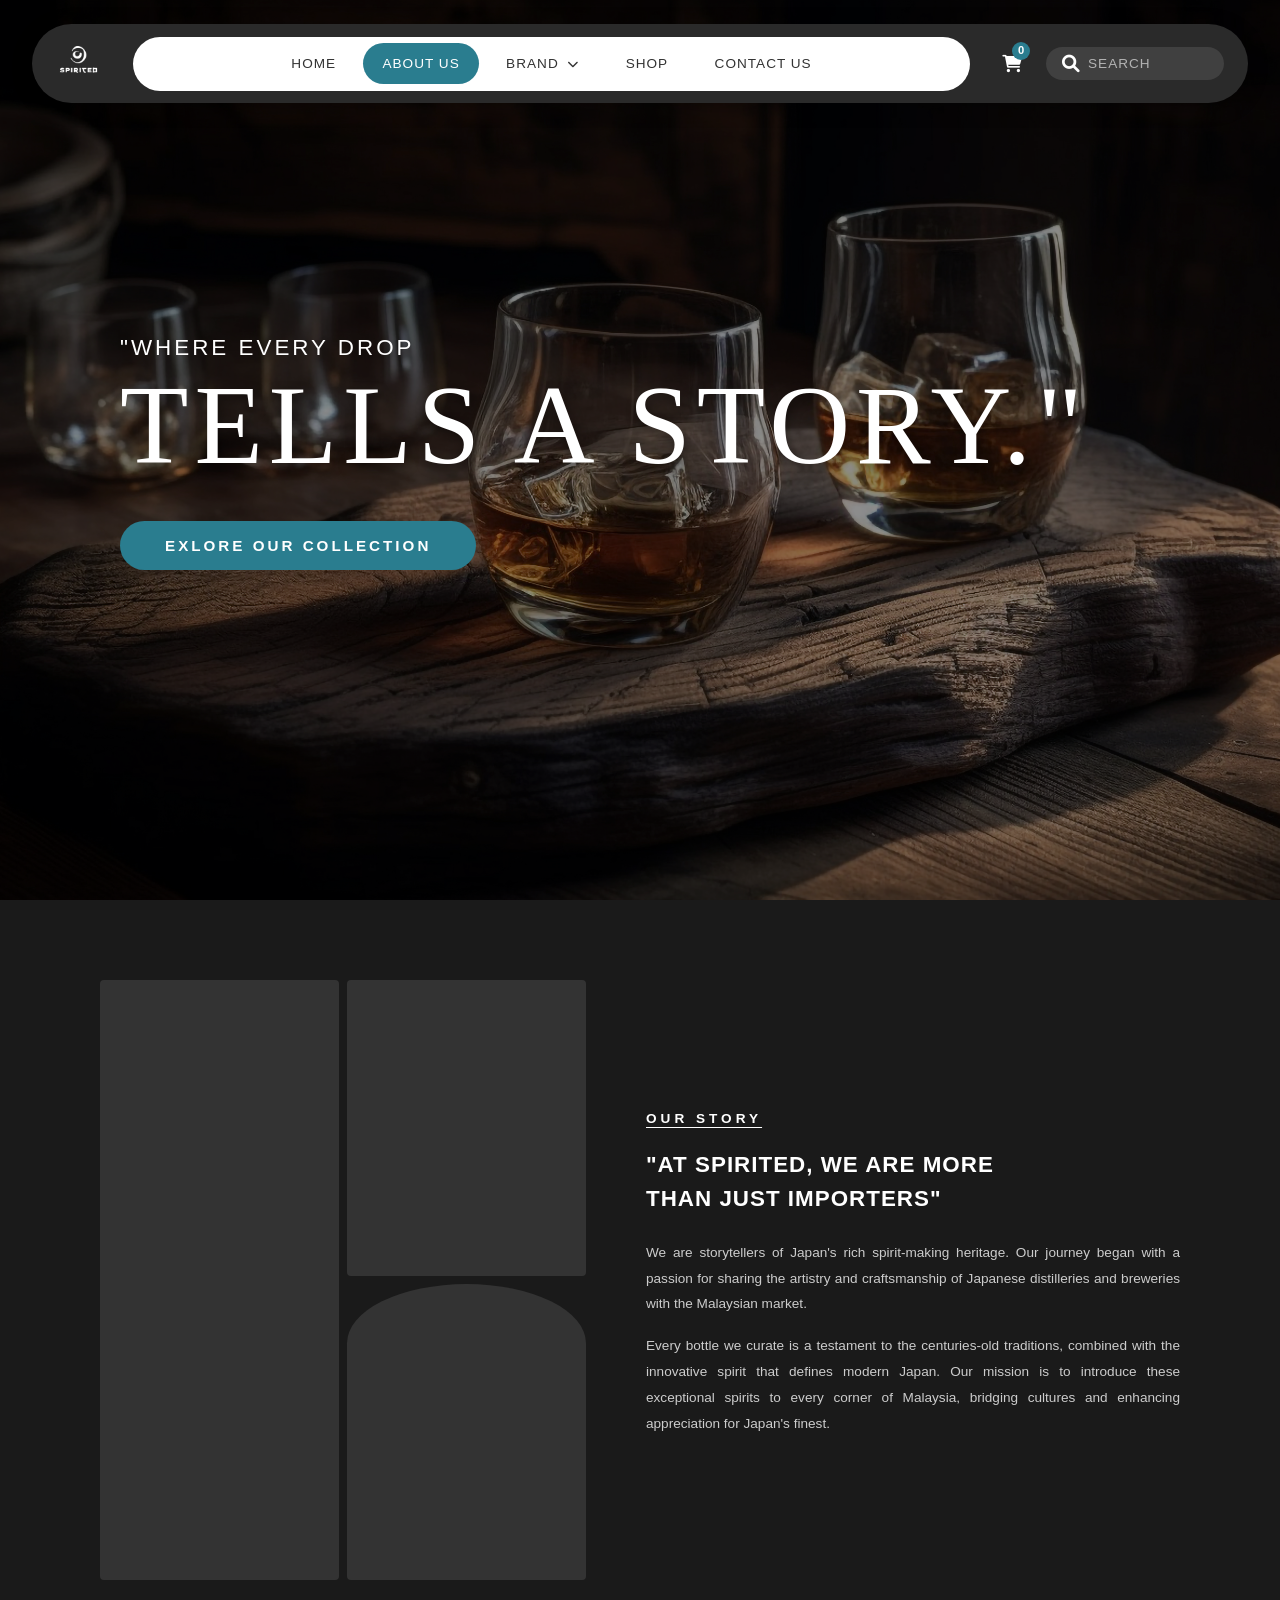
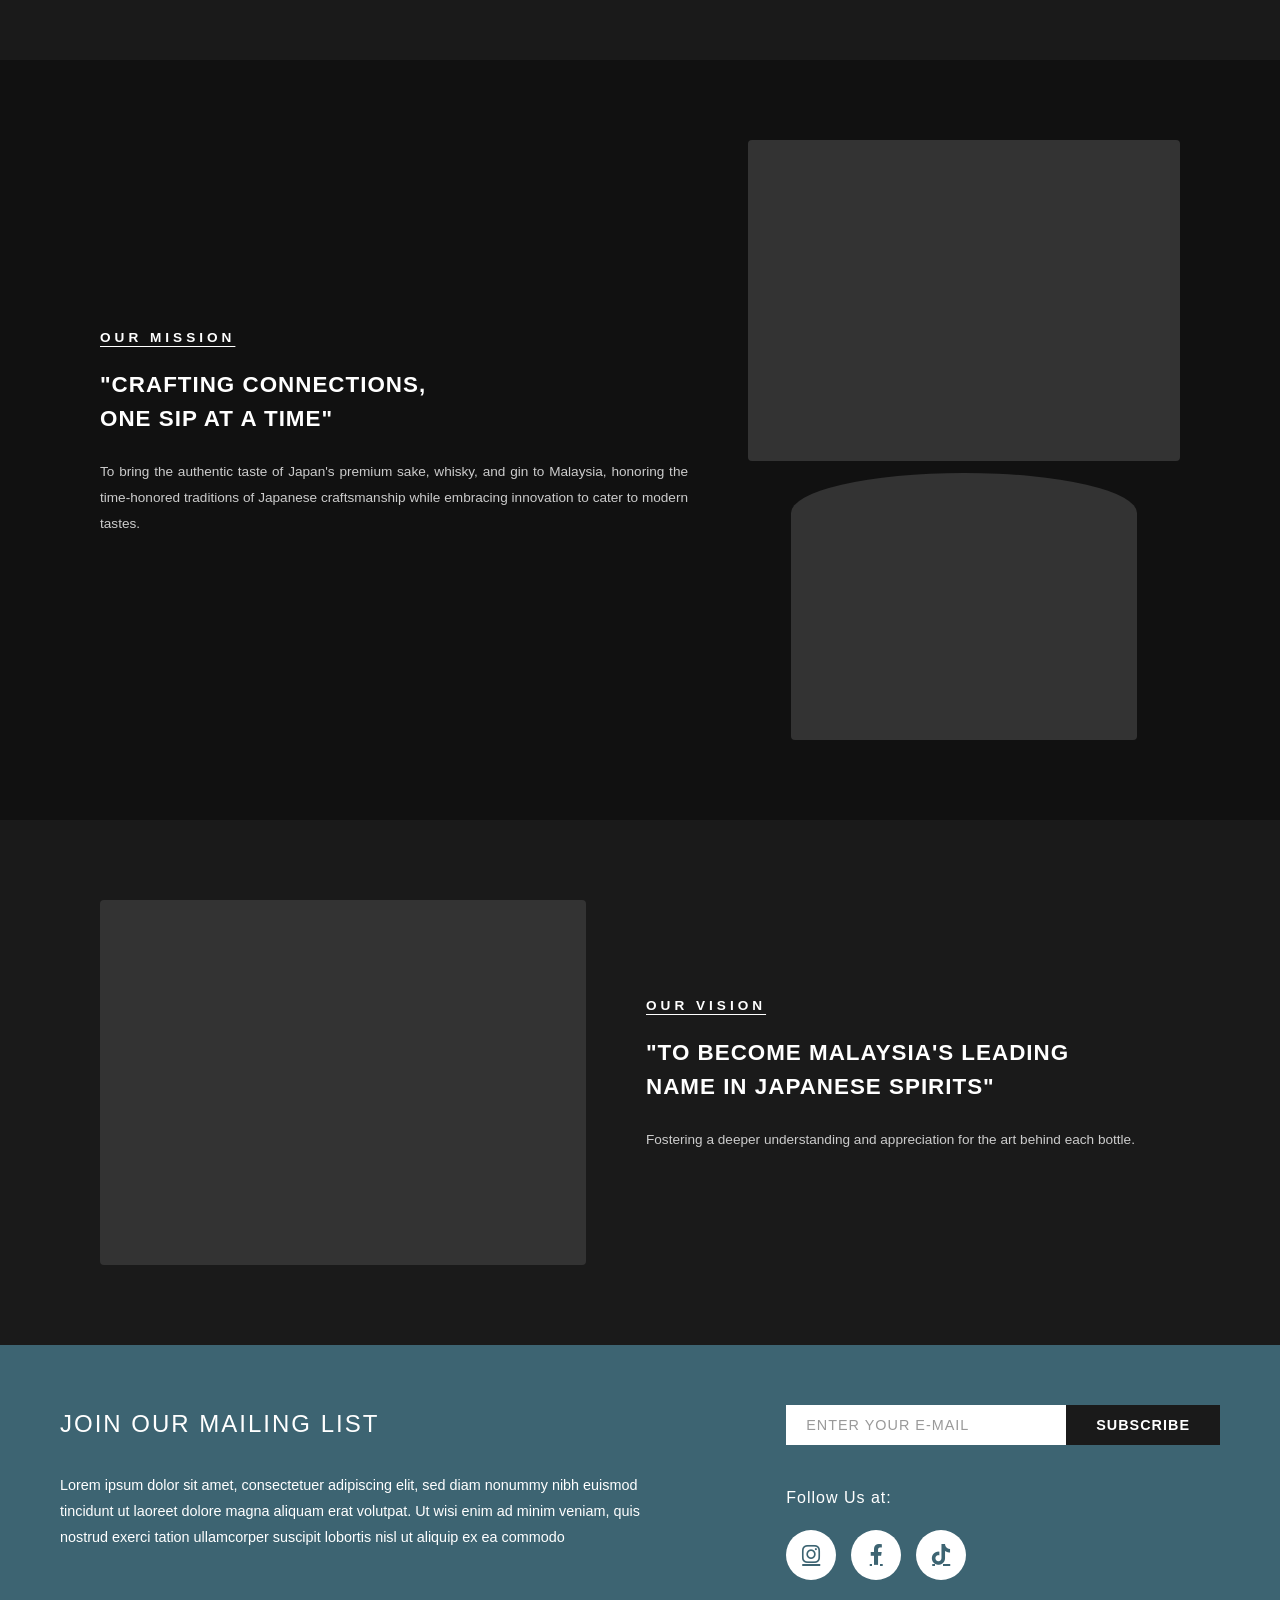
==== about.html @ 44ace3d3 "Initial commit: Spirit website" ====
<!DOCTYPE html>
<html lang="en">
<head>
    <meta charset="UTF-8">
    <meta name="viewport" content="width=device-width, initial-scale=1.0">
    <title>Spirit - About Us</title>
    <link rel="stylesheet" href="css/style.css">
    <link rel="stylesheet" href="https://cdnjs.cloudflare.com/ajax/libs/font-awesome/6.0.0/css/all.min.css">
</head>
<body data-page="about">
    <!-- Header Placeholder -->
    <div id="header-placeholder"></div>

    <!-- Main Content -->
    <main>
        <section class="about-hero">
            <div class="about-hero-overlay"></div>
            <div class="about-hero-content">
                <p class="about-hero-subtitle">"WHERE EVERY DROP</p>
                <h1 class="about-hero-title">TELLS A STORY."</h1>
                <button class="about-hero-btn">EXLORE OUR COLLECTION</button>
            </div>
        </section>

        <section class="about-content">

            <!-- OUR STORY -->
            <div class="about-story">
                <div class="about-story-images">
                    <div class="story-img-grid">
                        <div class="story-img-placeholder large-left"></div>
                        <div class="story-img-col-right">
                            <div class="story-img-placeholder small-top"></div>
                            <div class="story-img-placeholder small-bottom"></div>
                        </div>
                    </div>
                </div>
                <div class="about-story-text">
                    <h3 class="about-section-label">OUR STORY</h3>
                    <h2 class="about-section-heading">"AT SPIRITED, WE ARE MORE<br>THAN JUST IMPORTERS"</h2>
                    <p>We are storytellers of Japan's rich spirit-making heritage. Our journey began with a passion for sharing the artistry and craftsmanship of Japanese distilleries and breweries with the Malaysian market.</p>
                    <p>Every bottle we curate is a testament to the centuries-old traditions, combined with the innovative spirit that defines modern Japan. Our mission is to introduce these exceptional spirits to every corner of Malaysia, bridging cultures and enhancing appreciation for Japan's finest.</p>
                </div>
            </div>

            <!-- OUR MISSION -->
            <div class="about-mission">
                <div class="about-mission-text">
                    <h3 class="about-section-label">OUR MISSION</h3>
                    <h2 class="about-section-heading">"CRAFTING CONNECTIONS,<br>ONE SIP AT A TIME"</h2>
                    <p>To bring the authentic taste of Japan's premium sake, whisky, and gin to Malaysia, honoring the time-honored traditions of Japanese craftsmanship while embracing innovation to cater to modern tastes.</p>
                </div>
                <div class="about-mission-images">
                    <div class="mission-img-placeholder large"></div>
                    <div class="mission-img-placeholder small"></div>
                </div>
            </div>

            <!-- OUR VISION -->
            <div class="about-vision">
                <div class="about-vision-image">
                    <div class="vision-img-placeholder"></div>
                </div>
                <div class="about-vision-text">
                    <h3 class="about-section-label">OUR VISION</h3>
                    <h2 class="about-section-heading">"TO BECOME MALAYSIA'S LEADING<br>NAME IN JAPANESE SPIRITS"</h2>
                    <p>Fostering a deeper understanding and appreciation for the art behind each bottle.</p>
                </div>
            </div>

        </section>
    </main>

    <!-- Footer Placeholder -->
    <div id="footer-placeholder"></div>

    <script src="js/layout.js"></script>
    <script src="js/script.js"></script>
</body>
</html>
---- css/style.css ----
@import url('https://fonts.cdnfonts.com/css/aesthetic-beauty-cf');

/* Reset and Base Styles */
* {
    margin: 0;
    padding: 0;
    box-sizing: border-box;
}

body {
    font-family: 'Arial', sans-serif;
    line-height: 1.6;
    color: #333;
    background-image: url('../assets/images/backgrounds/bg white (1).png');
    background-size: cover;
    background-position: center top;
    background-repeat: no-repeat;
}

.container {
    max-width: 1200px;
    margin: 0 auto;
    padding: 0 20px;
}

/* Navigation */
.navbar {
    background-color: transparent;
    padding: 1.5rem 2rem;
    position: fixed;
    width: 100%;
    top: 0;
    z-index: 1000;
    transition: all 0.3s ease;
}

.navbar.scrolled {
    padding: 0;
}

.nav-container {
    max-width: 1400px;
    margin: 0 auto;
    background-color: #2a2a2a;
    border-radius: 50px;
    padding: 0.8rem 1.5rem;
    box-shadow: 0 4px 20px rgba(0, 0, 0, 0.3);
    transition: all 0.3s ease;
}

.nav-container.scrolled {
    max-width: 100%;
    border-radius: 0;
    padding: 0.8rem 2rem;
}

.nav-wrapper {
    display: flex;
    justify-content: space-between;
    align-items: center;
    gap: 2rem;
    position: relative;
}

.logo {
    display: flex;
    align-items: center;
}

.logo img {
    height: 45px;
    width: auto;
}

.nav-menu-container {
    flex: 1;
    display: flex;
    justify-content: center;
    background-color: #fff;
    border-radius: 50px;
    padding: 0.4rem 1rem;
}

.nav-menu {
    display: flex;
    list-style: none;
    gap: 0.5rem;
    align-items: center;
    margin: 0;
}

.nav-menu li {
    margin: 0;
}

.nav-menu a {
    color: #333;
    text-decoration: none;
    font-weight: 500;
    transition: all 0.3s;
    font-size: 0.85rem;
    letter-spacing: 1px;
    padding: 0.6rem 1.2rem;
    border-radius: 25px;
    display: block;
}

.nav-menu a:hover {
    background-color: rgba(0, 0, 0, 0.08);
}

.nav-menu a.active {
    background-color: #2a7d8f;
    color: #fff;
}

.nav-menu .shop-btn.active {
    background-color: #1a6d7f;
}

.nav-menu .dropdown a i {
    font-size: 0.7rem;
    margin-left: 0.3rem;
}

.nav-icons {
    display: flex;
    gap: 1.5rem;
    align-items: center;
    color: #fff;
    font-size: 1.1rem;
}

.nav-icons i {
    cursor: pointer;
    transition: color 0.3s;
}

.nav-icons i:hover {
    color: #2a7d8f;
}

.cart-icon {
    position: relative;
    cursor: pointer;
}

.cart-badge {
    position: absolute;
    top: -8px;
    right: -8px;
    background-color: #2a7d8f;
    color: #fff;
    font-size: 0.7rem;
    font-weight: bold;
    width: 18px;
    height: 18px;
    border-radius: 50%;
    display: flex;
    align-items: center;
    justify-content: center;
}

/* Cart Dropdown */
.cart-dropdown {
    display: none;
    position: absolute;
    top: calc(100% + 15px);
    right: 0;
    width: 320px;
    background-color: #fff;
    color: #1a1a1a;
    border-radius: 6px;
    box-shadow: 0 8px 30px rgba(0,0,0,0.2);
    z-index: 2000;
    overflow: hidden;
}

.cart-dropdown.open {
    display: block;
}

.cart-dropdown-body {
    max-height: 300px;
    overflow-y: auto;
    padding: 20px;
}

.cart-empty-msg {
    text-align: center;
    color: #888;
    font-size: 0.95rem;
    padding: 10px 0;
}

.cart-item-row {
    display: flex;
    justify-content: space-between;
    align-items: flex-start;
    padding: 10px 0;
    border-bottom: 1px solid #eee;
    gap: 10px;
    font-size: 0.85rem;
}

.cart-item-info {
    flex: 1;
    line-height: 1.4;
}

.cart-item-name {
    font-weight: 600;
    color: #1a1a1a;
    margin-bottom: 3px;
}

.cart-item-qty-price {
    color: #888;
    font-size: 0.8rem;
}

.cart-item-remove {
    background: none;
    border: none;
    color: #cc0000;
    cursor: pointer;
    font-size: 1rem;
    padding: 0 4px;
    transition: color 0.2s;
}

.cart-item-remove:hover {
    color: #990000;
}

.cart-dropdown-footer {
    padding: 15px 20px;
    border-top: 1px solid #eee;
}

.cart-total-row {
    display: flex;
    justify-content: space-between;
    font-weight: bold;
    font-size: 0.95rem;
    margin-bottom: 12px;
}

.cart-checkout-btn {
    width: 100%;
    padding: 12px;
    background-color: #2a7d8f;
    color: #fff;
    border: none;
    font-weight: bold;
    letter-spacing: 1px;
    cursor: pointer;
    border-radius: 4px;
    transition: background 0.3s;
}

.cart-checkout-btn:hover {
    background-color: #1f6070;
}

.cart-start-shopping-btn {
    display: block;
    width: calc(100% - 40px);
    margin: 0 20px 20px;
    padding: 12px;
    background-color: #2a7d8f;
    color: #fff;
    border: none;
    font-weight: bold;
    letter-spacing: 1px;
    cursor: pointer;
    border-radius: 4px;
    transition: background 0.3s;
    text-align: center;
}

.cart-start-shopping-btn:hover {
    background-color: #1f6070;
}

.search-box {
    display: flex;
    align-items: center;
    gap: 0.5rem;
    background-color: rgba(255, 255, 255, 0.1);
    padding: 0.5rem 1rem;
    border-radius: 25px;
    transition: background-color 0.3s;
}

.search-box:hover {
    background-color: rgba(255, 255, 255, 0.15);
}

.search-box input {
    background: transparent;
    border: none;
    outline: none;
    color: #fff;
    font-size: 0.85rem;
    width: 120px;
}

.search-box input::placeholder {
    color: rgba(255, 255, 255, 0.6);
    letter-spacing: 1px;
}

/* Hero Section */
.hero {
    height: 100vh;
    position: relative;
    background: url('../assets/images/backgrounds/cover-01.png') center/cover no-repeat;
    display: flex;
    align-items: center;
    justify-content: space-between;
    overflow: hidden;
}

.hero-overlay {
    position: absolute;
    inset: 0;
    background: rgba(0, 0, 0, 0.35);
    z-index: 1;
}

.hero-content {
    position: relative;
    z-index: 2;
    color: #fff;
    padding-left: 120px;
}

.hero-subtitle {
    font-size: 1.3rem;
    letter-spacing: 4px;
    text-transform: uppercase;
    margin-bottom: 0.3rem;
    font-weight: 400;
}

.hero-title {
    font-family: 'Aesthetic Beauty CF', serif;
    font-size: 9rem;
    font-weight: normal;
    letter-spacing: 8px;
    margin-bottom: 2.5rem;
    color: #fff;
    line-height: 1;
    text-shadow: 2px 4px 12px rgba(0,0,0,0.4);
}

.hero-btn {
    padding: 16px 45px;
    background-color: #2a7d8f;
    border: none;
    color: #fff;
    font-size: 0.95rem;
    font-weight: bold;
    letter-spacing: 3px;
    cursor: pointer;
    transition: all 0.3s;
    border-radius: 30px;
    text-transform: uppercase;
}

.hero-btn:hover {
    background-color: #1f6070;
    transform: scale(1.05);
}

.hero-arrow {
    position: relative;
    z-index: 2;
    width: 50px;
    height: 50px;
    border-radius: 50%;
    background-color: rgba(255,255,255,0.25);
    border: none;
    color: #fff;
    font-size: 1.2rem;
    cursor: pointer;
    display: flex;
    align-items: center;
    justify-content: center;
    transition: background 0.3s;
    flex-shrink: 0;
}

.hero-arrow:hover {
    background-color: rgba(255,255,255,0.45);
}

.hero-arrow-prev {
    margin-left: 30px;
}

.hero-arrow-next {
    margin-right: 30px;
}

/* Magazine Section */
.magazine-section {
    padding: 80px 0;
}

.magazine-content {
    display: flex;
    gap: 60px;
    align-items: center;
}

.magazine-image-wrapper {
    flex: 1;
    position: relative;
    max-width: 400px;
}

.magazine-image-wrapper::before {
    content: '';
    position: absolute;
    top: 20px;
    left: -20px;
    width: 350px;
    height: 350px;
    border: 3px solid #043C54;
    border-radius: 20px;
    z-index: 1;
}

.magazine-image {
    position: relative;
    width: 350px;
    height: 350px;
    background-image: url('../assets/images/assets_image/story img-21.png');
    background-size: 140%;
    background-position: center;
    background-repeat: no-repeat;
    border-radius: 20px;
    z-index: 2;
}


.magazine-image img {
    display: none;
}

.magazine-text {
    flex: 1;
    background-color: #231F20;
    padding: 50px;
    border-radius: 20px;
    color: #fff;
}

.magazine-text h2 {
    font-size: 1.8rem;
    margin-bottom: 1.5rem;
    color: #fff;
    line-height: 1.4;
    font-weight: 300;
    letter-spacing: 2px;
}

.magazine-text p {
    margin-bottom: 1.2rem;
    line-height: 1.8;
    color: #e0e0e0;
    font-size: 0.95rem;
}

.read-more-btn {
    padding: 12px 30px;
    background-color: #fff;
    border: none;
    color: #2a2a2a;
    font-weight: 600;
    cursor: pointer;
    transition: all 0.3s;
    letter-spacing: 1px;
    border-radius: 25px;
    margin-top: 1rem;
    display: block;
    margin-left: auto;
    margin-right: auto;
}

.read-more-btn:hover {
    background-color: #043C54;
    color: #fff;
    transform: translateY(-2px);
}

/* Hot Summer Section */
.hot-summer-section {
    padding: 80px 0;
}

.section-header {
    text-align: center;
    margin-bottom: 3rem;
}

.section-subtitle {
    font-size: 0.85rem;
    color: #999;
    letter-spacing: 3px;
    margin-bottom: 0.5rem;
    text-transform: uppercase;
}

.section-title {
    font-family: 'Aesthetic Beauty CF', serif;
    font-size: 2.5rem;
    color: #1a1a1a;
    letter-spacing: 2px;
    font-weight: normal;
}

/* Products Layout */
.products-layout {
    display: flex;
    gap: 40px;
    align-items: flex-start;
}

/* Sidebar */
.product-sidebar {
    flex: 0 0 250px;
    padding: 30px 20px;
    border-radius: 10px;
}

.sidebar-title {
    font-family: 'Aesthetic Beauty CF', serif;
    font-size: 1.5rem;
    font-weight: normal;
    color: #1a1a1a;
    margin-bottom: 2rem;
    line-height: 1.4;
    letter-spacing: 2px;
}

.category-list {
    display: flex;
    flex-direction: column;
    gap: 0.8rem;
}

.category-item {
    font-family: 'Aesthetic Beauty CF', serif;
    font-size: 1.1rem;
    color: #1a1a1a;
    cursor: pointer;
    padding: 8px 0;
    transition: all 0.3s;
    letter-spacing: 1px;
    font-weight: normal;
    position: relative;
}

.category-item.active {
    color: #043C54;
    border-bottom: 2px solid #043C54;
    padding-bottom: 6px;
}

.category-item:hover {
    color: #043C54;
}

.category-item.has-dropdown::after {
    content: '';
    display: inline-block;
    margin-left: 8px;
    width: 0;
    height: 0;
    border-left: 4px solid transparent;
    border-right: 4px solid transparent;
    border-top: 5px solid currentColor;
    transition: transform 0.3s;
}

.category-item.has-dropdown.open::after {
    transform: rotate(180deg);
}

.category-sub-list {
    display: none;
    flex-direction: column;
    gap: 0.5rem;
    margin-top: 0.8rem;
    padding-left: 15px;
    opacity: 0;
    max-height: 0;
    overflow: hidden;
    transition: all 0.3s ease-in-out;
}

.category-sub-list.show {
    display: flex;
    opacity: 1;
    max-height: 300px;
}

.category-item.sub-item {
    font-family: 'Aesthetic Beauty CF', serif;
    font-size: 0.9rem;
    color: #999;
    font-weight: normal;
    padding: 4px 0;
    letter-spacing: 0.5px;
}

.category-item.sub-item:hover,
.category-item.sub-item.active {
    color: #043C54;
}

/* Main Products Area */
.products-main {
    flex: 1;
}

/* Filter Bar */
.filter-bar {
    display: flex;
    justify-content: space-between;
    align-items: center;
    margin-bottom: 2rem;
    padding-bottom: 1rem;
    border-bottom: 1px solid #e0e0e0;
}

.filter-left {
    display: flex;
    gap: 20px;
}

.filter-item {
    display: flex;
    align-items: center;
    gap: 10px;
}

.filter-item label {
    font-size: 0.85rem;
    color: #666;
}

.filter-item select {
    padding: 8px 15px;
    border: 1px solid #ddd;
    border-radius: 5px;
    background-color: #fff;
    cursor: pointer;
    font-size: 0.85rem;
}

.pagination-controls {
    display: flex;
    align-items: center;
    gap: 15px;
}

.page-info {
    font-size: 0.9rem;
    color: #666;
}

.pagination-btn {
    width: 32px;
    height: 32px;
    border: 1px solid #ddd;
    background-color: #fff;
    border-radius: 4px;
    cursor: pointer;
    display: flex;
    align-items: center;
    justify-content: center;
    transition: all 0.3s;
}

.pagination-btn:hover:not(:disabled) {
    background-color: #043C54;
    color: #fff;
    border-color: #043C54;
}

.pagination-btn:disabled {
    opacity: 0.4;
    cursor: not-allowed;
}

/* Products Grid */
.products-grid {
    display: grid;
    grid-template-columns: repeat(3, 1fr);
    gap: 40px 30px;
}

.product-card {
    background-color: transparent;
    padding: 20px;
    text-align: center;
    position: relative;
    transition: transform 0.3s;
}

.product-card:hover {
    transform: translateY(-5px);
}

.product-badge {
    position: absolute;
    top: 15px;
    left: 15px;
    background-color: #ff4444;
    color: #fff;
    padding: 5px 12px;
    font-size: 0.75rem;
    font-weight: bold;
    border-radius: 3px;
}

.product-image {
    width: 100%;
    height: 280px;
    display: flex;
    align-items: center;
    justify-content: center;
    margin-bottom: 1.5rem;
    position: relative;
}

.product-image img {
    max-width: 100%;
    max-height: 100%;
    object-fit: contain;
}

.product-name {
    font-size: 0.85rem;
    margin-bottom: 0.8rem;
    color: #1a1a1a;
    letter-spacing: 1px;
    font-weight: 500;
}

.product-price {
    margin-bottom: 1rem;
    display: flex;
    justify-content: center;
    gap: 10px;
    align-items: center;
}

.sale-price {
    color: #ff4444;
    font-size: 1.2rem;
    font-weight: bold;
}

.original-price {
    text-decoration: line-through;
    color: #999;
    font-size: 0.85rem;
}

.quantity-control {
    display: flex;
    gap: 8px;
    margin-bottom: 1rem;
    align-items: center;
}

.qty-btn {
    width: 30px;
    height: 30px;
    border: 1px solid #ddd;
    background-color: #fff;
    cursor: pointer;
    font-size: 1rem;
    border-radius: 3px;
    transition: all 0.3s;
}

.qty-btn:hover {
    background-color: #f5f5f5;
}

.quantity-control input {
    width: 45px;
    height: 30px;
    text-align: center;
    border: 1px solid #ddd;
    border-radius: 3px;
    font-size: 0.9rem;
}

.quantity-control .add-to-cart-btn {
    flex: 1;
    padding: 8px 15px;
    background-color: #1a1a1a;
    color: #fff;
    border: none;
    font-weight: 600;
    cursor: pointer;
    transition: all 0.3s;
    letter-spacing: 0.5px;
    font-size: 0.85rem;
    border-radius: 3px;
}

.quantity-control .add-to-cart-btn:hover {
    background-color: #043C54;
}

.product-card .read-more-btn {
    width: 100%;
    padding: 8px 15px;
    background-color: transparent;
    border: 1px solid #1a1a1a;
    color: #1a1a1a;
    font-weight: 600;
    cursor: pointer;
    transition: all 0.3s;
    letter-spacing: 0.5px;
    font-size: 0.85rem;
    border-radius: 3px;
    display: block;
    margin: 0;
}

.product-card .read-more-btn:hover {
    background-color: #1a1a1a;
    color: #fff;
}

/* Find Out More Button */
.find-more-wrapper {
    text-align: center;
    margin-top: 3rem;
}

.find-more-btn {
    padding: 12px 50px;
    background-color: #043C54;
    color: #fff;
    border: none;
    font-weight: 600;
    cursor: pointer;
    transition: all 0.3s;
    letter-spacing: 1px;
    font-size: 0.9rem;
    border-radius: 30px;
}

.find-more-btn:hover {
    background-color: #032938;
    transform: translateY(-2px);
    box-shadow: 0 5px 15px rgba(4, 60, 84, 0.3);
}

/* Page Hero for other pages */
.page-hero {
    padding: 150px 0 80px;
    background: linear-gradient(135deg, #2a2a2a 0%, #1a1a1a 100%);
    text-align: center;
    color: #fff;
}

.page-hero h1 {
    font-size: 3rem;
    margin-bottom: 1rem;
    color: #d4af37;
}

.page-hero p {
    font-size: 1.2rem;
    color: #ccc;
}

/* About Hero */
.about-hero {
    height: 100vh;
    position: relative;
    background: url('../assets/images/backgrounds/luxury-whiskey-brandy-rustic-bar-generated-by-ai.jpg') center/cover no-repeat;
    display: flex;
    align-items: center;
    overflow: hidden;
}

.about-hero-overlay {
    position: absolute;
    inset: 0;
    background: rgba(0, 0, 0, 0.45);
    z-index: 1;
}

.about-hero-content {
    position: relative;
    z-index: 2;
    color: #fff;
    padding-left: 120px;
}

.about-hero-subtitle {
    font-size: 1.4rem;
    letter-spacing: 3px;
    font-weight: 400;
    margin-bottom: 0.2rem;
    text-transform: uppercase;
}

.about-hero-title {
    font-family: 'Aesthetic Beauty CF', serif;
    font-size: 7rem;
    font-weight: normal;
    letter-spacing: 6px;
    margin-bottom: 2.5rem;
    color: #fff;
    line-height: 1;
    text-shadow: 2px 4px 12px rgba(0,0,0,0.4);
}

.about-hero-btn {
    padding: 16px 45px;
    background-color: #2a7d8f;
    border: none;
    color: #fff;
    font-size: 0.95rem;
    font-weight: bold;
    letter-spacing: 3px;
    cursor: pointer;
    transition: all 0.3s;
    border-radius: 30px;
    text-transform: uppercase;
}

.about-hero-btn:hover {
    background-color: #1f6070;
    transform: scale(1.05);
}

.about-content,
.shop-content,
.contact-content {
    padding: 0;
}

/* About Page Sections */
.about-story,
.about-mission,
.about-vision {
    display: flex;
    align-items: center;
    gap: 60px;
    padding: 80px 100px;
    background-color: #1a1a1a;
}

.about-mission {
    background-color: #111;
}

.about-vision {
    background-color: #1a1a1a;
}

.about-section-label {
    font-size: 0.85rem;
    letter-spacing: 4px;
    color: #fff;
    text-decoration: underline;
    text-underline-offset: 4px;
    margin-bottom: 1.2rem;
    font-weight: 600;
    text-transform: uppercase;
}

.about-section-heading {
    font-size: 1.4rem;
    color: #fff;
    font-weight: 600;
    margin-bottom: 1.5rem;
    line-height: 1.5;
    letter-spacing: 1px;
    font-family: Arial, sans-serif;
}

.about-story-text p,
.about-mission-text p,
.about-vision-text p {
    font-size: 0.85rem;
    color: #ccc;
    line-height: 1.9;
    margin-bottom: 1rem;
    text-align: justify;
}

/* Story image grid */
.about-story-images {
    flex: 0 0 45%;
}

.story-img-grid {
    display: flex;
    gap: 8px;
    height: 600px;
}

.story-img-placeholder.large-left {
    flex: 1;
    background-color: #333;
    border-radius: 4px;
    height: 100%;
}

.story-img-col-right {
    display: flex;
    flex-direction: column;
    gap: 8px;
    flex: 1;
}

.story-img-placeholder.small-top,
.story-img-placeholder.small-bottom {
    flex: 1;
    background-color: #333;
    border-radius: 4px;
}

.story-img-placeholder.small-bottom {
    border-radius: 50% 50% 4px 4px / 20% 20% 4px 4px;
}

.about-story-text {
    flex: 1;
}

/* Mission images */
.about-mission-text {
    flex: 1;
}

.about-mission-images {
    flex: 0 0 40%;
    display: flex;
    flex-direction: column;
    gap: 12px;
    height: 600px;
}

.mission-img-placeholder.large {
    background-color: #333;
    flex: 1.2;
    border-radius: 4px;
    width: 100%;
}

.mission-img-placeholder.small {
    background-color: #333;
    flex: 1;
    border-radius: 50% 50% 4px 4px / 15% 15% 4px 4px;
    width: 80%;
    align-self: center;
}

/* Vision image */
.about-vision-image {
    flex: 0 0 45%;
}

.vision-img-placeholder {
    background-color: #333;
    aspect-ratio: 4 / 3;
    border-radius: 4px;
    width: 100%;
}

.about-vision-text {
    flex: 1;
}

/* Footer */
.footer {
    background-color: #3d6472;
    color: #fff;
    padding: 60px 0;
}

.footer-content {
    display: flex;
    justify-content: space-between;
    align-items: flex-start;
    gap: 80px;
}

.footer-left {
    flex: 1;
    max-width: 50%;
}

.footer-heading {
    font-size: 1.5rem;
    font-weight: normal;
    letter-spacing: 2px;
    margin: 0 0 30px 0;
}

.footer-text {
    color: #fff;
    line-height: 1.8;
    font-size: 0.9rem;
}

.footer-right {
    flex-shrink: 0;
}

.footer-subscribe {
    display: flex;
    gap: 0;
    margin-bottom: 40px;
}

.footer-email-input {
    padding: 12px 20px;
    border: none;
    background-color: #fff;
    font-size: 0.9rem;
    letter-spacing: 1px;
    min-width: 280px;
}

.footer-email-input::placeholder {
    color: #999;
}

.footer-subscribe-btn {
    padding: 12px 30px;
    background-color: #1a1a1a;
    border: none;
    color: #fff;
    font-weight: bold;
    cursor: pointer;
    transition: all 0.3s;
    letter-spacing: 1px;
    font-size: 0.9rem;
}

.footer-subscribe-btn:hover {
    background-color: #2a7d8f;
}

.footer-social {
    text-align: left;
}

.social-heading {
    font-size: 1rem;
    margin-bottom: 20px;
    letter-spacing: 1px;
}

.social-icons {
    display: flex;
    gap: 15px;
    justify-content: flex-start;
}

.social-icons a {
    width: 50px;
    height: 50px;
    background-color: #fff;
    color: #3d6472;
    display: flex;
    align-items: center;
    justify-content: center;
    border-radius: 50%;
    transition: all 0.3s;
    font-size: 1.3rem;
}

.social-icons a:hover {
    background-color: #2a7d8f;
    color: #fff;
    transform: translateY(-3px);
}

/* Responsive Design */
@media (max-width: 1024px) {
    .products-grid {
        grid-template-columns: repeat(3, 1fr);
    }
}

@media (max-width: 768px) {
    .nav-menu {
        display: none;
    }

    .hero-content {
        padding-left: 30px;
    }

    .hero-title {
        font-size: 5rem;
    }

    .hero-arrow-prev {
        margin-left: 10px;
    }

    .hero-arrow-next {
        margin-right: 10px;
    }

    .magazine-content {
        flex-direction: column;
    }

    .magazine-image-wrapper::before {
        top: 15px;
        left: -15px;
        border-width: 2px;
    }

    .magazine-text {
        padding: 30px;
    }

    .footer-content {
        flex-direction: column;
        gap: 30px;
    }

    .footer-subscribe {
        flex-direction: column;
        width: 100%;
    }

    .footer-email-input {
        width: 100%;
        min-width: auto;
    }

    .products-layout {
        flex-direction: column;
    }

    .product-sidebar {
        flex: 1;
        width: 100%;
    }

    .category-list {
        flex-direction: row;
        flex-wrap: wrap;
        gap: 0.5rem;
    }

    .filter-bar {
        flex-direction: column;
        gap: 15px;
        align-items: stretch;
    }

    .filter-left {
        flex-direction: column;
        gap: 10px;
        width: 100%;
    }

    .filter-item {
        width: 100%;
        justify-content: space-between;
    }

    .filter-item select {
        flex: 1;
    }

    .pagination-controls {
        justify-content: center;
        padding-top: 10px;
        border-top: 1px solid #e0e0e0;
    }

    .products-grid {
        grid-template-columns: 1fr;
    }
}
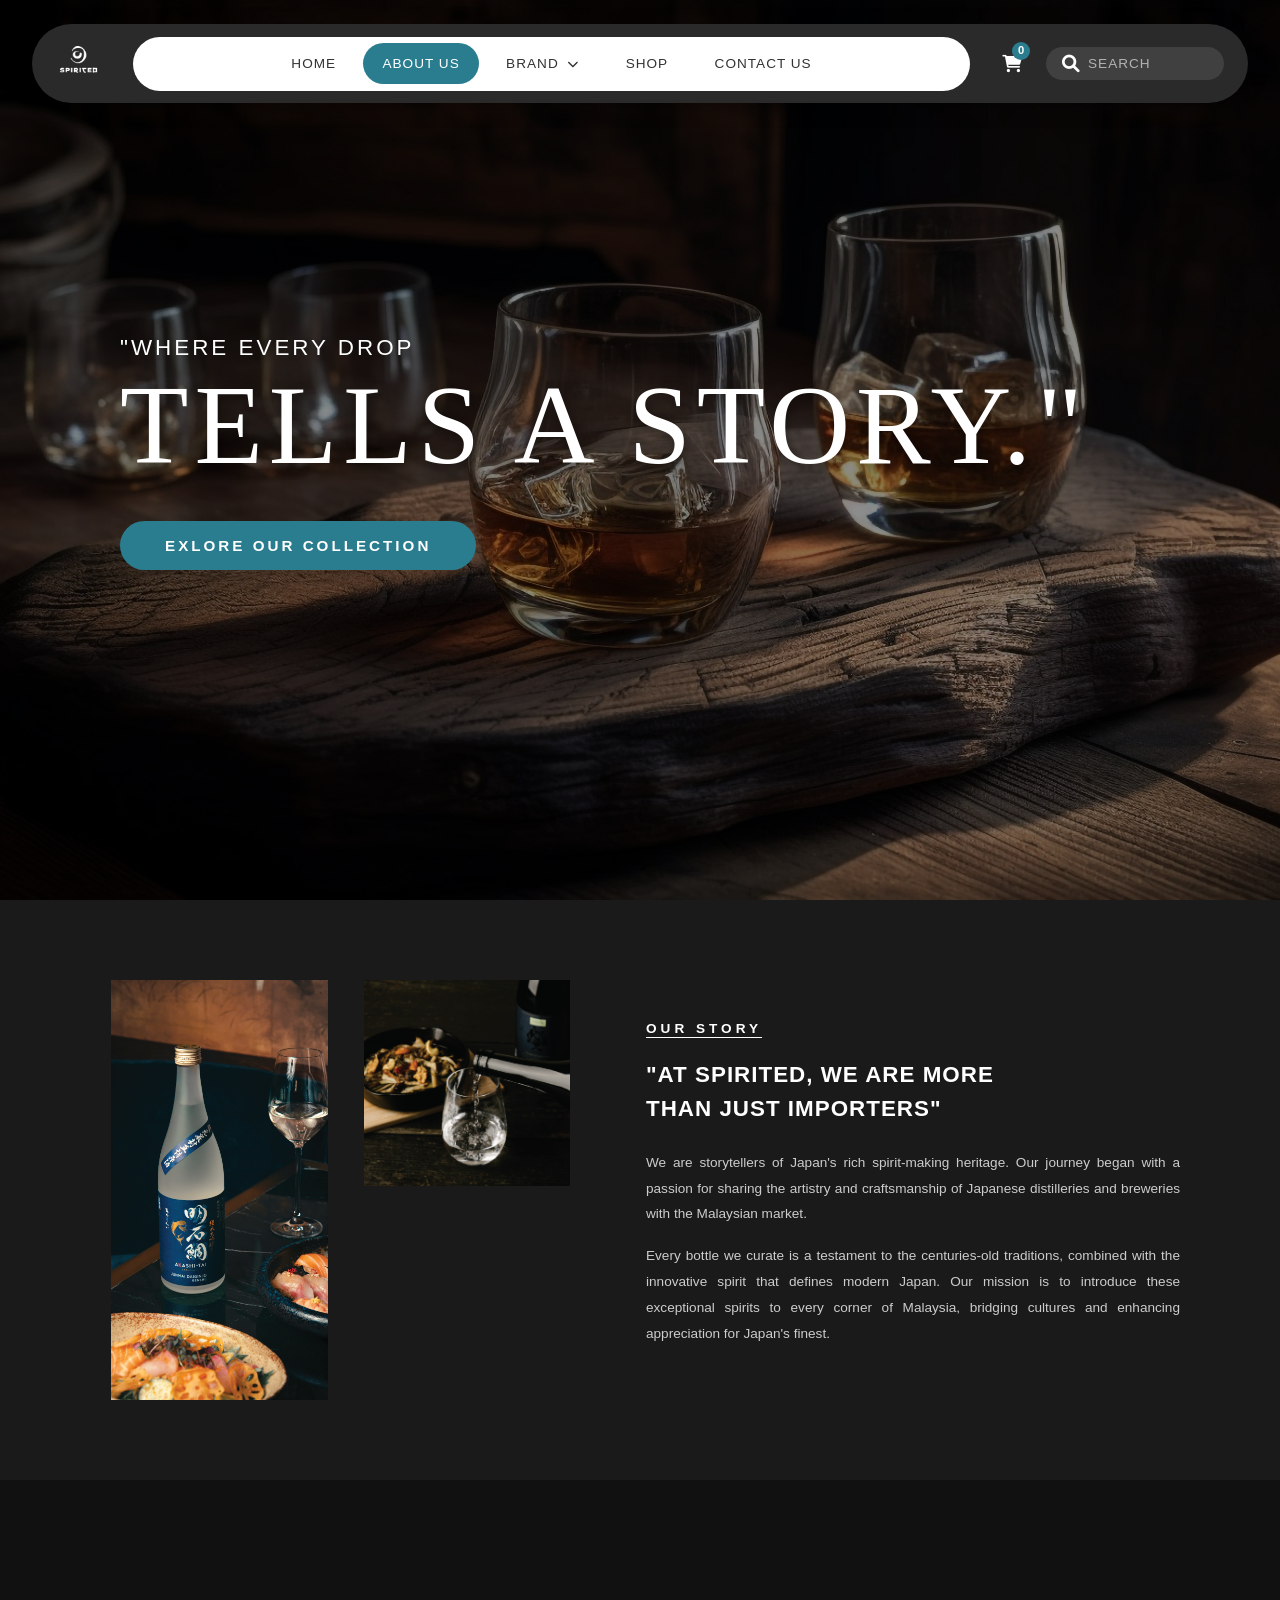
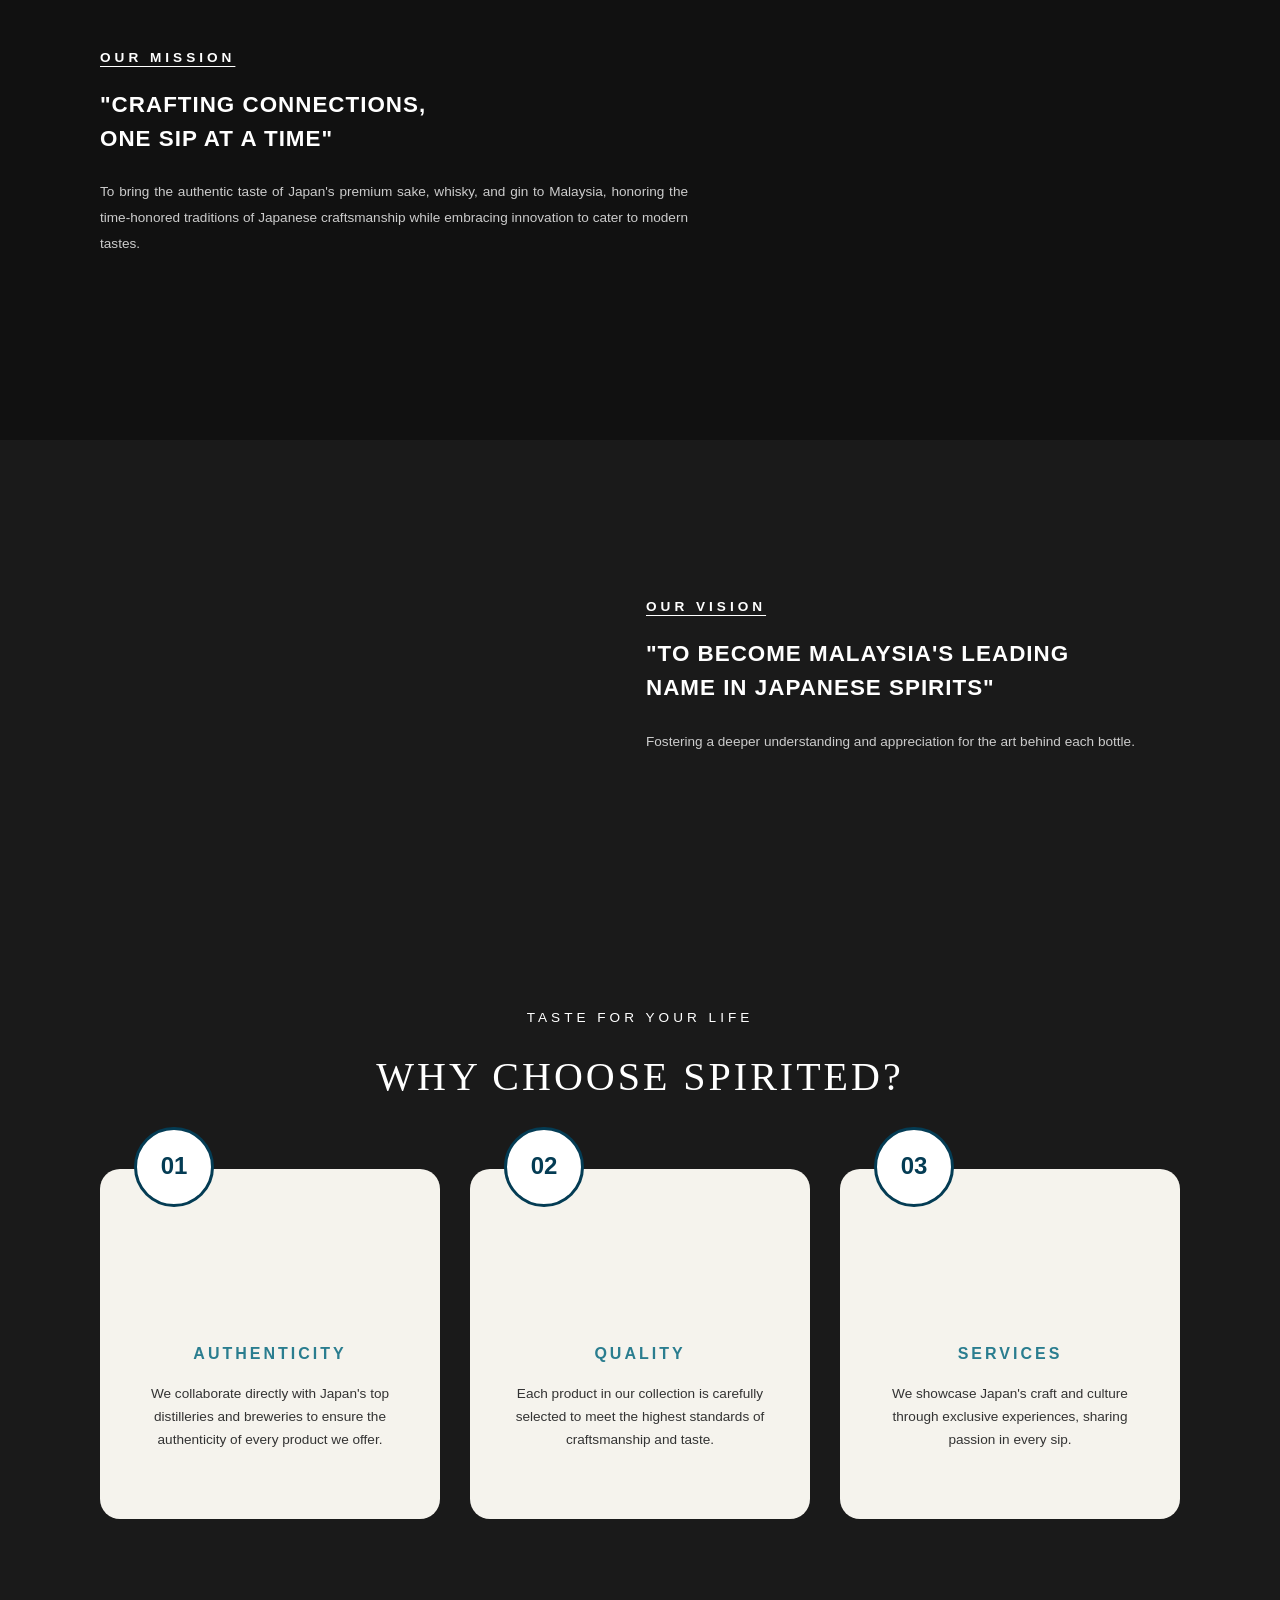
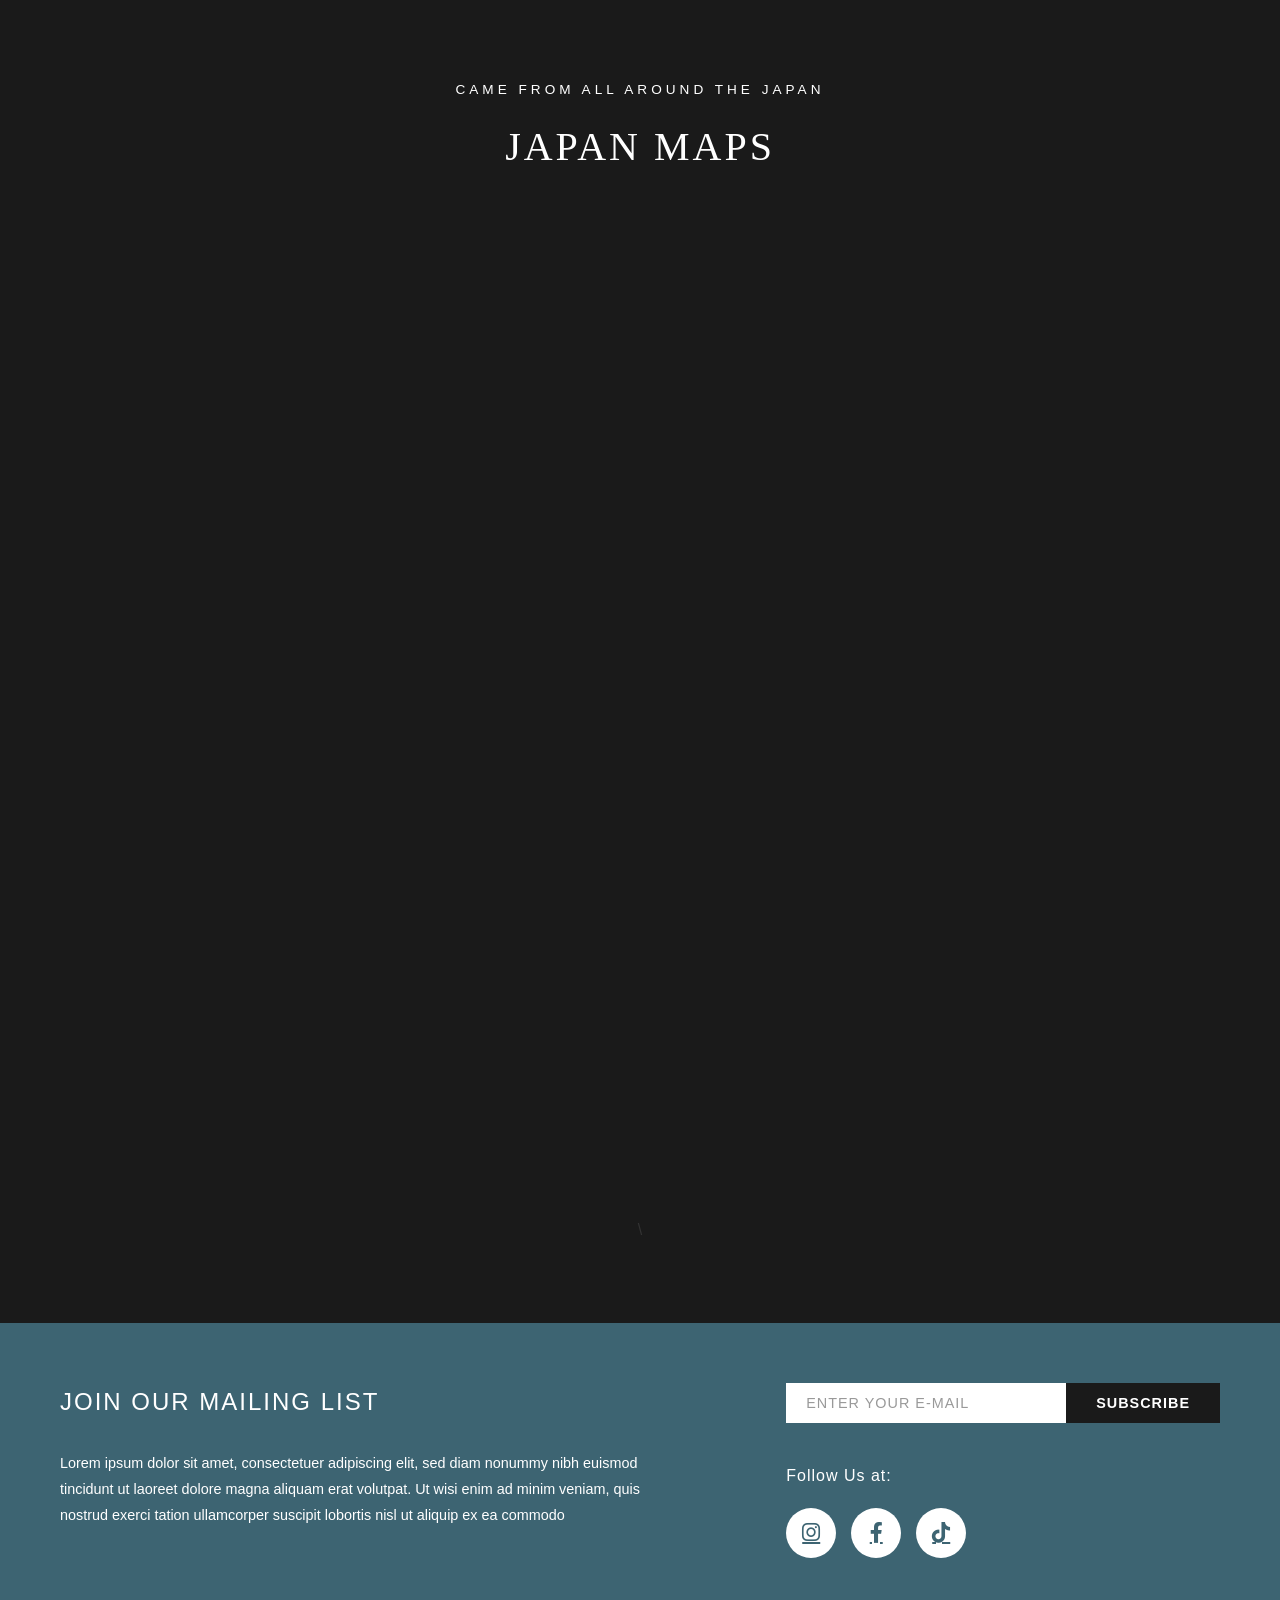
==== commit 11b63575: "about-us done" ====
--- a/about.html
+++ b/about.html
@@ -8,6 +8,14 @@
     <link rel="stylesheet" href="https://cdnjs.cloudflare.com/ajax/libs/font-awesome/6.0.0/css/all.min.css">
 </head>
 <body data-page="about">
+    <!-- Preloader -->
+    <div id="preloader">
+        <div class="preloader-inner">
+            <div class="preloader-spinner"></div>
+            <p class="preloader-text">SPIRITED</p>
+        </div>
+    </div>
+
     <!-- Header Placeholder -->
     <div id="header-placeholder"></div>
 
@@ -28,10 +36,10 @@
             <div class="about-story">
                 <div class="about-story-images">
                     <div class="story-img-grid">
-                        <div class="story-img-placeholder large-left"></div>
+                        <img src="assets/images/about-us/our-story-1.png" alt="Our Story" class="story-img-placeholder large-left">
                         <div class="story-img-col-right">
-                            <div class="story-img-placeholder small-top"></div>
-                            <div class="story-img-placeholder small-bottom"></div>
+                            <img src="assets/images/about-us/our-story-2.png" alt="Our Story" class="story-img-placeholder small-top">
+                            <img src="assets/images/about-us/our-story-3.png" alt="Our Story" class="story-img-placeholder small-bottom">
                         </div>
                     </div>
                 </div>
@@ -51,20 +59,64 @@
                     <p>To bring the authentic taste of Japan's premium sake, whisky, and gin to Malaysia, honoring the time-honored traditions of Japanese craftsmanship while embracing innovation to cater to modern tastes.</p>
                 </div>
                 <div class="about-mission-images">
-                    <div class="mission-img-placeholder large"></div>
-                    <div class="mission-img-placeholder small"></div>
+                    <img src="assets/images/about-us/our-mission-1.png" alt="Our Mission" class="mission-img-placeholder">
                 </div>
             </div>
 
             <!-- OUR VISION -->
             <div class="about-vision">
                 <div class="about-vision-image">
-                    <div class="vision-img-placeholder"></div>
+                    <img src="assets/images/about-us/our-vission.png" alt="Our Vision" class="vision-img-placeholder">
                 </div>
                 <div class="about-vision-text">
                     <h3 class="about-section-label">OUR VISION</h3>
                     <h2 class="about-section-heading">"TO BECOME MALAYSIA'S LEADING<br>NAME IN JAPANESE SPIRITS"</h2>
                     <p>Fostering a deeper understanding and appreciation for the art behind each bottle.</p>
+                </div>
+            </div>
+
+            <!-- WHY CHOOSE SPIRITED -->
+            <div class="why-choose-section">
+                <div class="why-choose-header">
+                    <p class="why-choose-subtitle">TASTE FOR YOUR LIFE</p>
+                    <h2 class="why-choose-title">WHY CHOOSE SPIRITED?</h2>
+                </div>
+                <div class="why-choose-cards">
+                    <div class="why-card">
+                        <div class="card-number">01</div>
+                        <img src="assets/svg/authenticity.svg" alt="Authenticity" class="card-icon">
+                        <h3 class="card-title">AUTHENTICITY</h3>
+                        <p class="card-text">We collaborate directly with Japan's top distilleries and breweries to ensure the authenticity of every product we offer.</p>
+                    </div>
+                    <div class="why-card">
+                        <div class="card-number">02</div>
+                        <img src="assets/svg/quality.svg" alt="Quality" class="card-icon">
+                        <h3 class="card-title">QUALITY</h3>
+                        <p class="card-text">Each product in our collection is carefully selected to meet the highest standards of craftsmanship and taste.</p>
+                    </div>
+                    <div class="why-card">
+                        <div class="card-number">03</div>
+                        <img src="assets/svg/services.svg" alt="Services" class="card-icon">
+                        <h3 class="card-title">SERVICES</h3>
+                        <p class="card-text">We showcase Japan's craft and culture through exclusive experiences, sharing passion in every sip.</p>
+                    </div>
+                </div>
+            </div>
+
+            <!-- Japan Map Section -->
+            <div class="japan-map-section">
+                <div class="japan-map-header">
+                    <p class="japan-map-subtitle">CAME FROM ALL AROUND THE JAPAN</p>
+                    <h2 class="japan-map-title">JAPAN MAPS</h2>
+                </div>
+                <div class="japan-map-container">
+                    <img src="assets/images/about-us/japan-map.png" alt="Japan Map" class="japan-map-img">\
+                    <img src="assets/images/about-us/pin/story img-02.png" alt="Pin" class="map-pin pin-2">
+                    <img src="assets/images/about-us/pin/story img-03.png" alt="Pin" class="map-pin pin-3">
+                    <img src="assets/images/about-us/pin/story img-04.png" alt="Pin" class="map-pin pin-4">
+                    <img src="assets/images/about-us/pin/story img-05.png" alt="Pin" class="map-pin pin-5">
+                    <img src="assets/images/about-us/pin/story img-06.png" alt="Pin" class="map-pin pin-6">
+                    <img src="assets/images/about-us/pin/story img-07.png" alt="Pin" class="map-pin pin-7">
                 </div>
             </div>
 
--- a/css/style.css
+++ b/css/style.css
@@ -1,4 +1,61 @@
 @import url('https://fonts.cdnfonts.com/css/aesthetic-beauty-cf');
+
+/* ============================================================
+   Preloader
+   ============================================================ */
+#preloader {
+    position: fixed;
+    inset: 0;
+    background-color: #1a1a1a;
+    display: flex;
+    align-items: center;
+    justify-content: center;
+    z-index: 99999;
+    transition: opacity 0.6s ease, visibility 0.6s ease;
+}
+
+#preloader.hidden {
+    opacity: 0;
+    visibility: hidden;
+}
+
+.preloader-inner {
+    display: flex;
+    flex-direction: column;
+    align-items: center;
+    gap: 20px;
+}
+
+.preloader-spinner {
+    width: 50px;
+    height: 50px;
+    border: 3px solid rgba(255, 255, 255, 0.15);
+    border-top-color: #2a7d8f;
+    border-radius: 50%;
+    animation: spin 0.8s linear infinite;
+}
+
+.preloader-text {
+    font-family: 'Aesthetic Beauty CF', serif;
+    font-size: 1.8rem;
+    letter-spacing: 8px;
+    color: #fff;
+    font-weight: normal;
+}
+
+@keyframes spin {
+    to { transform: rotate(360deg); }
+}
+
+/* Lazy load fade-in */
+img.lazy {
+    opacity: 0;
+    transition: opacity 0.4s ease;
+}
+
+img.lazy.loaded {
+    opacity: 1;
+}
 
 /* Reset and Base Styles */
 * {
@@ -1012,14 +1069,14 @@
 .story-img-grid {
     display: flex;
     gap: 8px;
-    height: 600px;
+    height: 420px;
 }
 
 .story-img-placeholder.large-left {
     flex: 1;
-    background-color: #333;
     border-radius: 4px;
     height: 100%;
+    object-fit: contain;
 }
 
 .story-img-col-right {
@@ -1027,17 +1084,20 @@
     flex-direction: column;
     gap: 8px;
     flex: 1;
+    height: 100%;
 }
 
 .story-img-placeholder.small-top,
 .story-img-placeholder.small-bottom {
     flex: 1;
-    background-color: #333;
     border-radius: 4px;
+    object-fit: contain;
+    width: 100%;
+    min-height: 0;
 }
 
 .story-img-placeholder.small-bottom {
-    border-radius: 50% 50% 4px 4px / 20% 20% 4px 4px;
+    border-radius: 4px;
 }
 
 .about-story-text {
@@ -1051,25 +1111,14 @@
 
 .about-mission-images {
     flex: 0 0 40%;
-    display: flex;
-    flex-direction: column;
-    gap: 12px;
-    height: 600px;
-}
-
-.mission-img-placeholder.large {
-    background-color: #333;
-    flex: 1.2;
+}
+
+.mission-img-placeholder {
+    width: 100%;
+    height: 400px;
     border-radius: 4px;
-    width: 100%;
-}
-
-.mission-img-placeholder.small {
-    background-color: #333;
-    flex: 1;
-    border-radius: 50% 50% 4px 4px / 15% 15% 4px 4px;
-    width: 80%;
-    align-self: center;
+    object-fit: contain;
+    display: block;
 }
 
 /* Vision image */
@@ -1078,14 +1127,187 @@
 }
 
 .vision-img-placeholder {
-    background-color: #333;
-    aspect-ratio: 4 / 3;
     border-radius: 4px;
     width: 100%;
+    object-fit: contain;
+    display: block;
 }
 
 .about-vision-text {
     flex: 1;
+}
+
+/* Why Choose Spirited Section */
+.why-choose-section {
+    background-color: #1a1a1a;
+    padding: 80px 100px;
+    text-align: center;
+}
+
+.why-choose-header {
+    margin-bottom: 60px;
+}
+
+.why-choose-subtitle {
+    font-size: 0.85rem;
+    letter-spacing: 4px;
+    color: #fff;
+    text-transform: uppercase;
+    margin-bottom: 1rem;
+    font-weight: 400;
+}
+
+.why-choose-title {
+    font-family: 'Aesthetic Beauty CF', serif;
+    font-size: 2.5rem;
+    color: #fff;
+    font-weight: normal;
+    letter-spacing: 3px;
+}
+
+.why-choose-cards {
+    display: grid;
+    grid-template-columns: repeat(3, 1fr);
+    gap: 30px;
+}
+
+.why-card {
+    background-color: #f5f3ed;
+    border-radius: 20px;
+    padding: 40px 30px;
+    position: relative;
+    min-height: 350px;
+    display: flex;
+    flex-direction: column;
+    align-items: center;
+    justify-content: center;
+}
+
+.card-number {
+    position: absolute;
+    top: -12%;
+    left: 10%;
+    width: 80px;
+    height: 80px;
+    border-radius: 50%;
+    background-color: #fff;
+    color: #043C54;
+    display: flex;
+    align-items: center;
+    justify-content: center;
+    font-size: 1.5rem;
+    font-weight: bold;
+    border: 3px solid #043C54;
+}
+
+.card-icon {
+    width: 80px;
+    height: 80px;
+    margin-bottom: 25px;
+}
+
+.card-title {
+    font-size: 1rem;
+    letter-spacing: 3px;
+    color: #2a7d8f;
+    margin-bottom: 15px;
+    font-weight: 600;
+    text-transform: uppercase;
+}
+
+.card-text {
+    font-size: 0.85rem;
+    color: #333;
+    line-height: 1.7;
+    text-align: center;
+}
+
+/* Japan Map Section */
+.japan-map-section {
+    background-color: #1a1a1a;
+    padding: 80px 100px;
+    text-align: center;
+}
+
+.japan-map-header {
+    margin-bottom: 60px;
+}
+
+.japan-map-subtitle {
+    font-size: 0.85rem;
+    letter-spacing: 4px;
+    color: #fff;
+    text-transform: uppercase;
+    margin-bottom: 15px;
+}
+
+.japan-map-title {
+    font-family: 'Aesthetic Beauty CF', serif;
+    font-size: 2.5rem;
+    color: #fff;
+    font-weight: normal;
+    letter-spacing: 3px;
+}
+
+.japan-map-container {
+    position: relative;
+    max-width: 1100px;
+    margin: 0 auto;
+    display: inline-block;
+}
+
+.japan-map-img {
+    width: 100%;
+    height: auto;
+    display: block;
+}
+
+.map-pin {
+    position: absolute;
+    width: 50px;
+    height: auto;
+    transform: translate(-50%, -100%);
+    transition: transform 0.3s ease;
+}
+
+.map-pin:hover {
+    transform: translate(-50%, -100%) scale(1.1);
+}
+
+/* Pin positions based on the reference image */
+.pin-1 {
+    top: 48%;
+    left: 60%;
+}
+
+.pin-2 {
+    top: 71%;
+    left: 28.8%;
+}
+
+.pin-3 {
+    top: 66.5%;
+    left: 41%;
+}
+
+.pin-4 {
+    top: 67%;
+    left: 47.5%;
+}
+
+.pin-5 {
+    top: 57%;
+    left: 51.5%;
+}
+
+.pin-6 {
+    top: 52.5%;
+    left: 64%;
+}
+
+.pin-7 {
+    top: 50.5%;
+    left: 58.5%;
 }
 
 /* Footer */
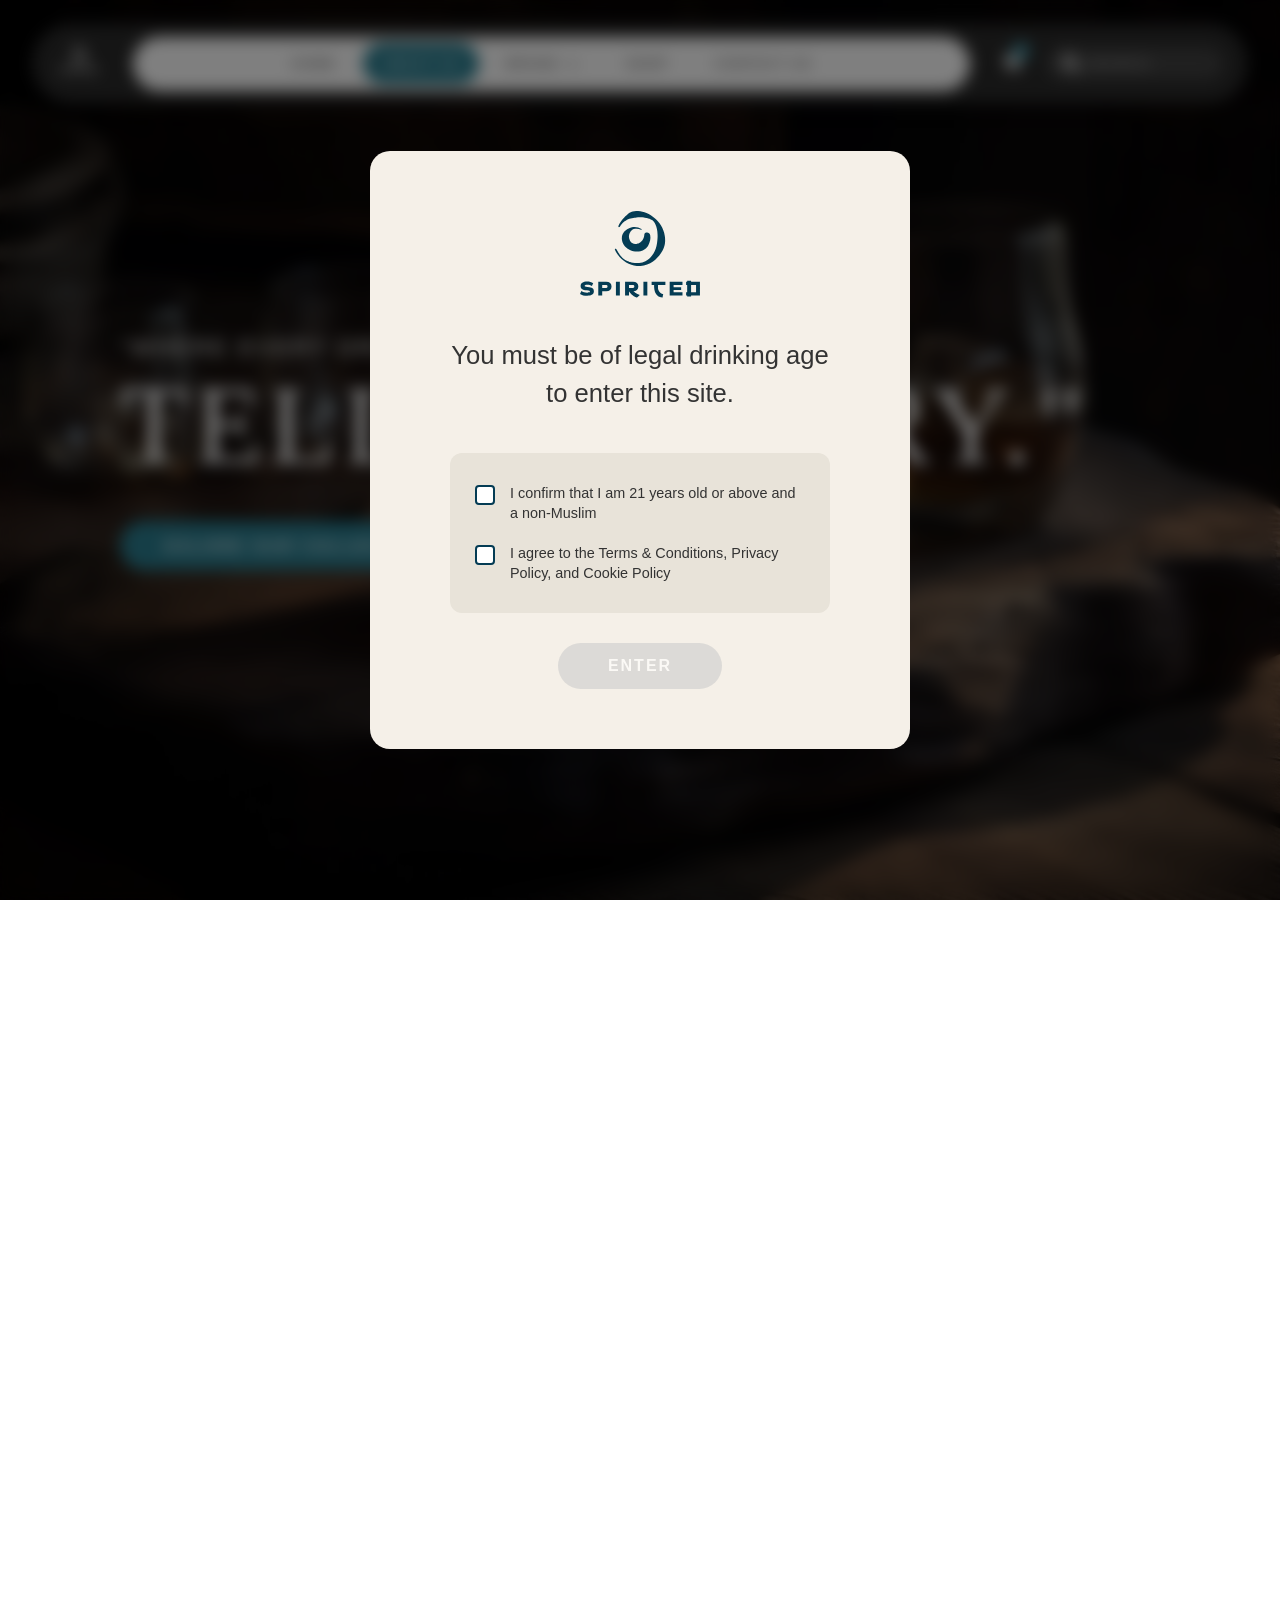
==== commit f1e21094: "add contact us and blocking on entrance" ====
--- a/about.html
+++ b/about.html
@@ -7,7 +7,30 @@
     <link rel="stylesheet" href="css/style.css">
     <link rel="stylesheet" href="https://cdnjs.cloudflare.com/ajax/libs/font-awesome/6.0.0/css/all.min.css">
 </head>
-<body data-page="about">
+<body data-page="about" class="no-scroll">
+    <!-- Age Verification Modal -->
+    <div id="age-gate-modal" class="age-gate-modal">
+        <div class="age-gate-content">
+            <div class="age-gate-logo">
+                <img src="assets/logo/logo-spirited-blue.svg" alt="Spirited Logo">
+            </div>
+            <h2 class="age-gate-title">You must be of legal drinking age<br>to enter this site.</h2>
+            <div class="age-gate-checkboxes">
+                <label class="age-gate-checkbox">
+                    <input type="checkbox" id="age-confirm">
+                    <span class="checkmark"></span>
+                    <span class="checkbox-text">I confirm that I am 21 years old or above and a non-Muslim</span>
+                </label>
+                <label class="age-gate-checkbox">
+                    <input type="checkbox" id="terms-confirm">
+                    <span class="checkmark"></span>
+                    <span class="checkbox-text">I agree to the Terms & Conditions, Privacy Policy, and Cookie Policy</span>
+                </label>
+            </div>
+            <button id="age-gate-enter" class="age-gate-btn" disabled>ENTER</button>
+        </div>
+    </div>
+
     <!-- Preloader -->
     <div id="preloader">
         <div class="preloader-inner">
--- a/css/style.css
+++ b/css/style.css
@@ -1,4 +1,160 @@
 @import url('https://fonts.cdnfonts.com/css/aesthetic-beauty-cf');
+
+/* ============================================================
+   Age Verification Modal
+   ============================================================ */
+.age-gate-modal {
+    position: fixed;
+    inset: 0;
+    background-color: rgba(0, 0, 0, 0.5);
+    backdrop-filter: blur(8px);
+    display: flex;
+    align-items: center;
+    justify-content: center;
+    z-index: 100000;
+    opacity: 0;
+    visibility: hidden;
+    transition: opacity 0.3s ease, visibility 0.3s ease;
+}
+
+.age-gate-modal.show {
+    opacity: 1;
+    visibility: visible;
+}
+
+.age-gate-modal.hidden {
+    opacity: 0;
+    visibility: hidden;
+    pointer-events: none;
+}
+
+body.no-scroll {
+    overflow: hidden;
+    height: 100vh;
+}
+
+.age-gate-content {
+    background-color: #f5f0e8;
+    padding: 60px 80px;
+    border-radius: 20px;
+    max-width: 540px;
+    width: 90%;
+    text-align: center;
+    position: relative;
+}
+
+.age-gate-logo {
+    margin-bottom: 30px;
+}
+
+.age-gate-logo img {
+    width: 120px;
+    height: auto;
+}
+
+.age-gate-title {
+    font-size: 1.6rem;
+    color: #333;
+    margin-bottom: 40px;
+    line-height: 1.5;
+    font-weight: 400;
+}
+
+.age-gate-checkboxes {
+    background-color: #e8e3d9;
+    padding: 30px 25px;
+    border-radius: 12px;
+    margin-bottom: 30px;
+    text-align: left;
+    display: flex;
+    flex-direction: column;
+    gap: 20px;
+}
+
+.age-gate-checkbox {
+    display: flex;
+    align-items: flex-start;
+    cursor: pointer;
+    position: relative;
+    padding-left: 35px;
+    user-select: none;
+}
+
+.age-gate-checkbox input {
+    position: absolute;
+    opacity: 0;
+    cursor: pointer;
+    height: 0;
+    width: 0;
+}
+
+.checkmark {
+    position: absolute;
+    left: 0;
+    top: 2px;
+    height: 20px;
+    width: 20px;
+    background-color: #fff;
+    border: 2px solid #043C54;
+    border-radius: 4px;
+    transition: all 0.2s;
+}
+
+.age-gate-checkbox:hover .checkmark {
+    background-color: #f9f9f9;
+}
+
+.age-gate-checkbox input:checked ~ .checkmark {
+    background-color: #043C54;
+}
+
+.checkmark:after {
+    content: "";
+    position: absolute;
+    display: none;
+    left: 6px;
+    top: 2px;
+    width: 5px;
+    height: 10px;
+    border: solid white;
+    border-width: 0 2px 2px 0;
+    transform: rotate(45deg);
+}
+
+.age-gate-checkbox input:checked ~ .checkmark:after {
+    display: block;
+}
+
+.checkbox-text {
+    font-size: 0.9rem;
+    color: #333;
+    line-height: 1.4;
+}
+
+.age-gate-btn {
+    background-color: #043C54;
+    color: #fff;
+    border: none;
+    padding: 14px 50px;
+    font-size: 1rem;
+    font-weight: 600;
+    letter-spacing: 2px;
+    border-radius: 50px;
+    cursor: pointer;
+    transition: all 0.3s;
+}
+
+.age-gate-btn:hover:not(:disabled) {
+    background-color: #065570;
+    transform: translateY(-2px);
+    box-shadow: 0 4px 12px rgba(4, 60, 84, 0.3);
+}
+
+.age-gate-btn:disabled {
+    background-color: #ccc;
+    cursor: not-allowed;
+    opacity: 0.6;
+}
 
 /* ============================================================
    Preloader
@@ -19,10 +175,12 @@
     visibility: hidden;
 }
 
-.preloader-inner {
+.preloader-inner,
+.preloader-content {
     display: flex;
     flex-direction: column;
     align-items: center;
+    justify-content: center;
     gap: 20px;
 }
 
@@ -47,10 +205,9 @@
     to { transform: rotate(360deg); }
 }
 
-/* Lazy load fade-in */
+/* Lazy load fade-in (disabled) */
 img.lazy {
-    opacity: 0;
-    transition: opacity 0.4s ease;
+    opacity: 1;
 }
 
 img.lazy.loaded {
@@ -64,14 +221,43 @@
     box-sizing: border-box;
 }
 
+html {
+    scroll-behavior: auto;
+    overflow-x: hidden;
+}
+
 body {
     font-family: 'Arial', sans-serif;
     line-height: 1.6;
     color: #333;
+    overflow-x: hidden;
+    -webkit-font-smoothing: antialiased;
+    -moz-osx-font-smoothing: grayscale;
+    position: relative;
+    min-height: 100vh;
+}
+
+/* Fixed background using pseudo-element for better performance */
+body::before {
+    content: '';
+    position: fixed;
+    top: 0;
+    left: 0;
+    width: 100%;
+    height: 100%;
     background-image: url('../assets/images/backgrounds/bg white (1).png');
     background-size: cover;
     background-position: center top;
     background-repeat: no-repeat;
+    z-index: -1;
+    transform: translateZ(0);
+    backface-visibility: hidden;
+}
+
+/* Performance optimization */
+img {
+    transform: translateZ(0);
+    backface-visibility: hidden;
 }
 
 .container {
@@ -178,6 +364,119 @@
 .nav-menu .dropdown a i {
     font-size: 0.7rem;
     margin-left: 0.3rem;
+    transition: transform 0.3s;
+}
+
+.brand-dropdown {
+    position: relative;
+}
+
+.brand-toggle {
+    color: #333;
+    background-color: transparent;
+    padding: 0.6rem 1.2rem;
+    transition: background-color 0.3s;
+}
+
+.brand-toggle:hover {
+    background-color: rgba(0, 0, 0, 0.08);
+}
+
+.brand-toggle.active {
+    background-color: #2a7d8f;
+    color: #fff;
+}
+
+.brand-dropdown-menu {
+    position: absolute;
+    top: 100%;
+    left: 50%;
+    transform: translateX(-50%);
+    background-color: transparent;
+    min-width: 250px;
+    padding: 0;
+    opacity: 0;
+    visibility: hidden;
+    transition: opacity 0.3s, visibility 0.3s;
+    margin-top: 10px;
+    z-index: 1000;
+    overflow: visible;
+}
+
+.brand-dropdown:hover .brand-dropdown-menu {
+    opacity: 1;
+    visibility: visible;
+}
+
+.brand-dropdown:hover .brand-toggle i {
+    transform: rotate(180deg);
+}
+
+.brand-item {
+    position: relative;
+    border-bottom: 1px solid rgba(255,255,255,0.05);
+}
+
+.brand-item:last-child {
+    border-bottom: none;
+}
+
+.brand-category {
+    background-color: #fff;
+    color: #043C54;
+    padding: 12px 20px;
+    font-size: 0.75rem;
+    font-weight: 500;
+    letter-spacing: 1.5px;
+    display: flex;
+    align-items: center;
+    border-radius: 0 !important;
+    cursor: pointer;
+    transition: background-color 0.3s;
+}
+
+.brand-category:hover {
+    background-color: #065570;
+    color: #fff;
+}
+
+.brand-submenu {
+    position: absolute;
+    left: 100%;
+    top: 0;
+    background-color: #fff;
+    min-width: 200px;
+    opacity: 0;
+    visibility: hidden;
+    transition: opacity 0.3s, visibility 0.3s;
+    z-index: 1001;
+}
+
+.brand-item.has-submenu:hover .brand-submenu {
+    opacity: 1;
+    visibility: visible;
+}
+
+.brand-name {
+    background-color: #fff;
+    color: #333;
+    padding: 12px 20px;
+    font-size: 0.75rem;
+    font-weight: 500;
+    letter-spacing: 1.5px;
+    display: block;
+    transition: background-color 0.3s, color 0.3s;
+    border-radius: 0 !important;
+    border-bottom: 1px solid rgba(0,0,0,0.05);
+}
+
+.brand-name:last-child {
+    border-bottom: none;
+}
+
+.brand-name:hover {
+    background-color: #065570;
+    color: #fff;
 }
 
 .nav-icons {
@@ -556,6 +855,8 @@
 /* Hot Summer Section */
 .hot-summer-section {
     padding: 80px 0;
+    contain: layout style;
+    transform: translateZ(0);
 }
 
 .section-header {
@@ -591,6 +892,8 @@
     flex: 0 0 250px;
     padding: 30px 20px;
     border-radius: 10px;
+    contain: layout style;
+    will-change: contents;
 }
 
 .sidebar-title {
@@ -682,6 +985,8 @@
 /* Main Products Area */
 .products-main {
     flex: 1;
+    contain: layout style;
+    will-change: contents;
 }
 
 /* Filter Bar */
@@ -759,6 +1064,41 @@
     display: grid;
     grid-template-columns: repeat(3, 1fr);
     gap: 40px 30px;
+    min-height: 400px;
+    position: relative;
+    will-change: contents;
+    contain: layout style paint;
+    content-visibility: auto;
+}
+
+/* Products Loading State */
+.products-loading {
+    grid-column: 1 / -1;
+    display: flex;
+    flex-direction: column;
+    align-items: center;
+    justify-content: center;
+    gap: 20px;
+    padding: 100px 20px;
+}
+
+.products-loading.hidden {
+    display: none;
+}
+
+.loading-spinner {
+    width: 50px;
+    height: 50px;
+    border: 3px solid rgba(42, 125, 143, 0.15);
+    border-top-color: #2a7d8f;
+    border-radius: 50%;
+    animation: spin 0.8s linear infinite;
+}
+
+.products-loading p {
+    color: #666;
+    font-size: 0.9rem;
+    letter-spacing: 1px;
 }
 
 .product-card {
@@ -766,11 +1106,16 @@
     padding: 20px;
     text-align: center;
     position: relative;
-    transition: transform 0.3s;
+    transition: transform 0.3s ease;
+    will-change: transform;
+    contain: layout paint style;
+    transform: translateZ(0);
+    backface-visibility: hidden;
+    content-visibility: auto;
 }
 
 .product-card:hover {
-    transform: translateY(-5px);
+    transform: translateY(-5px) translateZ(0);
 }
 
 .product-badge {
@@ -793,12 +1138,15 @@
     justify-content: center;
     margin-bottom: 1.5rem;
     position: relative;
+    contain: strict;
 }
 
 .product-image img {
     max-width: 100%;
     max-height: 100%;
     object-fit: contain;
+    transform: translateZ(0);
+    backface-visibility: hidden;
 }
 
 .product-name {
@@ -943,6 +1291,39 @@
     color: #ccc;
 }
 
+/* Shop Hero */
+.shop-hero {
+    height: 100vh;
+    position: relative;
+    background: url('../assets/images/backgrounds/cover-04.png') center/cover no-repeat;
+    display: flex;
+    align-items: center;
+    justify-content: center;
+    overflow: hidden;
+}
+
+.shop-hero-overlay {
+    position: absolute;
+    inset: 0;
+    background: rgba(0, 0, 0, 0.4);
+    z-index: 1;
+}
+
+.shop-hero-content {
+    position: relative;
+    z-index: 2;
+    text-align: center;
+    color: #fff;
+}
+
+.shop-hero h1 {
+    font-size: 6rem;
+    font-weight: 700;
+    letter-spacing: 0.5rem;
+    margin: 0;
+    text-transform: uppercase;
+}
+
 /* About Hero */
 .about-hero {
     height: 100vh;
@@ -1310,11 +1691,603 @@
     left: 58.5%;
 }
 
+/* ============================================================
+   Contact Page
+   ============================================================ */
+/* Contact Hero */
+.contact-hero {
+    height: 60vh;
+    min-height: 400px;
+    position: relative;
+    background: url('../assets/images/backgrounds/cover-05.png') center/cover no-repeat;
+    display: flex;
+    align-items: center;
+    justify-content: center;
+    overflow: hidden;
+}
+
+.contact-hero-overlay {
+    position: absolute;
+    inset: 0;
+    background: rgba(0, 0, 0, 0.5);
+    z-index: 1;
+}
+
+.contact-hero-content {
+    position: relative;
+    z-index: 2;
+    text-align: center;
+    color: #fff;
+    max-width: 800px;
+    padding: 0 20px;
+}
+
+.contact-hero-title {
+    font-size: 4rem;
+    font-weight: 700;
+    letter-spacing: 0.3rem;
+    margin-bottom: 1.5rem;
+    text-transform: uppercase;
+}
+
+.contact-hero-text {
+    font-size: 0.95rem;
+    line-height: 1.8;
+    letter-spacing: 1px;
+    opacity: 0.95;
+}
+
+/* Contact Form Section */
+.contact-form-section {
+    padding: 80px 0;
+    background-color: #f9f9f9;
+}
+
+.contact-section-title {
+    font-size: 1.8rem;
+    font-weight: 600;
+    letter-spacing: 2px;
+    margin-bottom: 50px;
+    text-align: left;
+    color: #333;
+}
+
+.contact-form-layout {
+    display: grid;
+    grid-template-columns: 1fr 1fr;
+    gap: 40px;
+    margin-bottom: 60px;
+    align-items: start;
+}
+
+.contact-form {
+    display: flex;
+    flex-direction: column;
+    gap: 20px;
+}
+
+.contact-form-row {
+    display: grid;
+    grid-template-columns: 1fr 1fr;
+    gap: 20px;
+}
+
+.contact-input,
+.contact-textarea {
+    padding: 15px 20px;
+    border: 1px solid #ddd;
+    border-radius: 8px;
+    font-size: 0.95rem;
+    font-family: inherit;
+    transition: border-color 0.3s;
+    background-color: #fff;
+}
+
+.contact-input:focus,
+.contact-textarea:focus {
+    outline: none;
+    border-color: #043C54;
+}
+
+.contact-textarea {
+    resize: vertical;
+    min-height: 150px;
+}
+
+.contact-submit-btn {
+    background-color: #043C54;
+    color: #fff;
+    border: none;
+    padding: 15px 50px;
+    font-size: 1rem;
+    font-weight: 600;
+    letter-spacing: 2px;
+    border-radius: 50px;
+    cursor: pointer;
+    transition: all 0.3s;
+    text-transform: uppercase;
+    align-self: flex-start;
+}
+
+.contact-submit-btn:hover {
+    background-color: #065570;
+    transform: translateY(-2px);
+    box-shadow: 0 4px 12px rgba(4, 60, 84, 0.3);
+}
+
+.contact-form-image {
+    border-radius: 15px;
+    overflow: hidden;
+    box-shadow: 0 10px 30px rgba(0, 0, 0, 0.1);
+    height: 100%;
+    min-height: 400px;
+    background-color: #fff;
+    display: flex;
+    align-items: center;
+    justify-content: center;
+}
+
+.contact-form-image img {
+    width: 110%;
+    height: 110%;
+    object-fit: cover;
+    object-position: center;
+    display: block;
+    transform: scale(1.1);
+}
+
+/* Contact Info Cards */
+.contact-info-cards {
+    display: grid;
+    grid-template-columns: 1fr 1fr;
+    gap: 30px;
+    margin-top: 40px;
+}
+
+.contact-info-card {
+    background-color: #b8a67a;
+    padding: 40px 30px;
+    border-radius: 12px;
+    text-align: center;
+    color: #fff;
+    box-shadow: 0 5px 20px rgba(0, 0, 0, 0.1);
+}
+
+.contact-info-card i {
+    font-size: 2rem;
+    margin-bottom: 15px;
+    opacity: 0.9;
+}
+
+.contact-info-card h3 {
+    font-size: 1.2rem;
+    font-weight: 600;
+    margin-bottom: 15px;
+    letter-spacing: 1px;
+}
+
+.contact-info-card p {
+    font-size: 0.9rem;
+    line-height: 1.7;
+    opacity: 0.95;
+}
+
+.contact-info-card:last-child {
+    background-color: #4a4a4a;
+}
+
+/* Contact Map Section */
+.contact-map-section {
+    width: 100%;
+    height: 450px;
+}
+
+.contact-map-section iframe {
+    display: block;
+    width: 100%;
+    height: 100%;
+}
+
+/* Brand Page */
+.brand-hero {
+    height: 100vh;
+    background: #1a1a1a;
+    display: flex;
+    align-items: center;
+    justify-content: center;
+    color: #fff;
+    text-align: center;
+}
+
+.brand-hero-content {
+    display: flex;
+    flex-direction: column;
+    width: 100%;
+    transition: all 0.3s ease;
+}
+
+.brand-hero-title {
+    font-family: 'Aesthetic Beauty CF', serif;
+    font-size: 4.5rem;
+    font-weight: normal;
+    letter-spacing: 5px;
+    line-height: 1.2;
+}
+
+.brand-main {
+    background-color: transparent;
+    /* padding: 80px 0; */
+}
+
+.brand-container {
+    max-width: 100%;
+    width: 100%;
+}
+
+.relate-product {
+    max-width: 1200px;
+    margin: 0 auto;
+    padding: 80px 40px;
+}
+
+/* Brand Story Section - First Section (Image left, Text right) */
+.brand-story-section {
+    margin-bottom: 60px;
+    padding: 0 80px;
+}
+
+.brand-story-grid {
+    display: grid;
+    grid-template-columns: 45% 55%;
+    gap: 0;
+    align-items: stretch;
+    min-height: 400px;
+    max-width: 1400px;
+    margin: 0 auto;
+}
+
+.brand-story-grid-reverse {
+    display: grid;
+    grid-template-columns: 55% 45%;
+    gap: 0;
+    align-items: stretch;
+    min-height: 400px;
+    max-width: 1400px;
+    margin: 0 auto;
+}
+
+.brand-story-image-col {
+    display: flex;
+    align-items: center;
+    justify-content: center;
+    padding: 40px;
+}
+
+.brand-story-text-col {
+    display: flex;
+    align-items: center;
+    justify-content: center;
+    padding: 60px;
+}
+
+.brand-main-img {
+    width: 100%;
+    height: auto;
+    object-fit: cover;
+    border-radius: 0;
+}
+
+.brand-icon-title {
+    text-align: center;
+    max-width: 500px;
+}
+
+.distillery-icon {
+    width: 300px;
+    height: auto;
+}
+
+.brand-story-title {
+    font-family: 'Aesthetic Beauty CF', serif;
+    font-size: 1.8rem;
+    font-weight: normal;
+    letter-spacing: 3px;
+    margin-bottom: 25px;
+    color: inherit;
+    line-height: 1.3;
+}
+
+.brand-story-description {
+    font-size: 0.75rem;
+    line-height: 1.9;
+    color: inherit;
+    text-align: center;
+    letter-spacing: 0.5px;
+}
+
+/* Brand Detail Section - Second Section (Text left, Images right) */
+.brand-detail-section {
+    margin-bottom: 60px;
+    padding: 0 80px;
+}
+
+.brand-detail-grid {
+    display: grid;
+    grid-template-columns: 40% 60%;
+    gap: 0;
+    align-items: center;
+    max-width: 1400px;
+    margin: 0 auto;
+}
+
+.brand-detail-text-col {
+    padding: 60px 40px 60px 60px;
+    display: flex;
+    align-items: center;
+}
+
+.brand-detail-text {
+    font-size: 0.75rem;
+    line-height: 1.9;
+    color: inherit;
+    letter-spacing: 0.5px;
+}
+
+.brand-detail-images-col {
+    padding: 40px 60px 40px 40px;
+}
+
+.detail-images-layout {
+    display: grid;
+    grid-template-columns: 1fr 1fr;
+    grid-template-rows: auto auto;
+    gap: 20px;
+}
+
+.brand-detail-img-0 {
+    grid-column: 1 / 2;
+    grid-row: 1 / 3;
+    width: 100%;
+    height: 100%;
+    object-fit: cover;
+}
+
+.brand-detail-img-1 {
+    grid-column: 2 / 3;
+    grid-row: 1 / 2;
+    width: 100%;
+    height: 100%;
+    object-fit: cover;
+}
+
+.brand-detail-img-2 {
+    grid-column: 2 / 3;
+    grid-row: 2 / 3;
+    width: 100%;
+    height: 100%;
+    object-fit: cover;
+}
+
+.brand-detail-img {
+    border-radius: 0;
+}
+
+/* Single Image Detail Layout (Kaikyo style) */
+.brand-detail-grid-single {
+    display: grid;
+    grid-template-columns: 55% 45%;
+    gap: 0;
+    align-items: center;
+    max-width: 1400px;
+    margin: 0 auto;
+}
+
+.brand-detail-single-image-col {
+    padding: 40px 40px 40px 60px;
+}
+
+.brand-detail-single-img {
+    width: 100%;
+    height: auto;
+    object-fit: cover;
+    border-radius: 0;
+}
+
+.brand-detail-single-text-col {
+    padding: 60px 60px 60px 40px;
+    display: flex;
+    align-items: center;
+}
+
+/* Single Image Detail Layout Reverse (Saburomaru style - Text LEFT, Image RIGHT) */
+.brand-detail-grid-single-reverse {
+    display: grid;
+    grid-template-columns: 45% 55%;
+    gap: 0;
+    align-items: center;
+    max-width: 1400px;
+    margin: 0 auto;
+}
+
+/* Brand Landscape Section - Third Section (Image left, Text right) */
+.brand-landscape-section {
+    margin-bottom: 60px;
+    padding: 0 80px;
+}
+
+.brand-landscape-grid {
+    display: grid;
+    grid-template-columns: 50% 50%;
+    gap: 0;
+    align-items: center;
+    max-width: 1400px;
+    margin: 0 auto;
+}
+
+.brand-landscape-grid-reverse {
+    display: grid;
+    grid-template-columns: 50% 50%;
+    gap: 0;
+    align-items: center;
+    max-width: 1400px;
+    margin: 0 auto;
+}
+
+.brand-landscape-image-col {
+    padding: 40px 40px 40px 60px;
+}
+
+.brand-landscape-img {
+    width: 100%;
+    height: auto;
+    object-fit: cover;
+    border-radius: 0;
+}
+
+.brand-landscape-text-col {
+    padding: 60px 60px 60px 40px;
+    display: flex;
+    flex-direction: column;
+    justify-content: center;
+}
+
+.brand-landscape-text {
+    font-size: 0.75rem;
+    line-height: 1.9;
+    color: inherit;
+    letter-spacing: 0.5px;
+}
+
+.brand-landscape-text + .brand-landscape-text {
+    margin-top: 20px;
+}
+
+.brand-products-section {
+    text-align: center;
+}
+
+.brand-products-title {
+    font-size: 1.5rem;
+    font-weight: 600;
+    letter-spacing: 3px;
+    color: #333;
+    margin-bottom: 50px;
+}
+
+.brand-products-grid {
+    display: grid;
+    grid-template-columns: repeat(4, 1fr);
+    gap: 30px;
+    margin-bottom: 40px;
+}
+
+.brand-product-card {
+    background-color: #fff;
+    border-radius: 12px;
+    padding: 20px;
+    text-align: center;
+    transition: transform 0.3s, box-shadow 0.3s;
+    position: relative;
+}
+
+.brand-product-card:hover {
+    transform: translateY(-5px);
+    box-shadow: 0 10px 30px rgba(42, 125, 143, 0.3);
+}
+
+.brand-product-badge {
+    position: absolute;
+    top: 15px;
+    left: 15px;
+    background-color: #ff4444;
+    color: #fff;
+    padding: 5px 12px;
+    border-radius: 20px;
+    font-size: 0.7rem;
+    font-weight: 600;
+}
+
+.brand-product-img {
+    width: 100%;
+    height: 200px;
+    object-fit: contain;
+    margin-bottom: 15px;
+}
+
+.brand-product-name {
+    font-size: 0.75rem;
+    font-weight: 600;
+    color: #333;
+    margin-bottom: 10px;
+    min-height: 40px;
+    line-height: 1.3;
+}
+
+.brand-product-prices {
+    display: flex;
+    align-items: center;
+    justify-content: center;
+    gap: 10px;
+    margin-bottom: 15px;
+}
+
+.brand-product-sale-price {
+    font-size: 1.1rem;
+    font-weight: 700;
+    color: #043C54;
+}
+
+.brand-product-original-price {
+    font-size: 0.9rem;
+    color: #999;
+    text-decoration: line-through;
+}
+
+.brand-add-to-cart {
+    background-color: #000;
+    color: #fff;
+    border: none;
+    padding: 10px 20px;
+    border-radius: 25px;
+    font-size: 0.75rem;
+    font-weight: 600;
+    cursor: pointer;
+    transition: background-color 0.3s;
+    width: 100%;
+}
+
+.brand-add-to-cart:hover {
+    background-color: #2a7d8f;
+}
+
+.brand-products-link {
+    margin-top: 40px;
+}
+
+.view-more-btn {
+    display: inline-block;
+    background-color: #043C54;
+    color: #fff;
+    padding: 15px 60px;
+    border-radius: 30px;
+    font-size: 0.9rem;
+    font-weight: 600;
+    letter-spacing: 2px;
+    transition: background-color 0.3s, transform 0.3s;
+}
+
+.view-more-btn:hover {
+    background-color: #2a7d8f;
+    transform: translateY(-2px);
+}
+
 /* Footer */
 .footer {
     background-color: #3d6472;
     color: #fff;
     padding: 60px 0;
+    contain: layout style;
+    will-change: contents;
 }
 
 .footer-content {
@@ -1421,6 +2394,28 @@
     .products-grid {
         grid-template-columns: repeat(3, 1fr);
     }
+    
+    .brand-products-grid {
+        grid-template-columns: repeat(3, 1fr);
+    }
+    
+    .brand-story-grid,
+    .brand-detail-grid {
+        grid-template-columns: 1fr;
+        gap: 30px;
+    }
+    
+    .why-choose-cards {
+        grid-template-columns: repeat(2, 1fr);
+    }
+    
+    .brand-dropdown-menu {
+        min-width: 250px;
+    }
+    
+    .contact-form-section {
+        padding: 60px 30px;
+    }
 }
 
 @media (max-width: 768px) {
@@ -1518,4 +2513,127 @@
     .products-grid {
         grid-template-columns: 1fr;
     }
-}
+    
+    .brand-hero-title {
+        font-size: 3rem;
+    }
+    
+    .brand-container {
+        padding: 0 20px;
+    }
+    
+    .brand-products-grid {
+        grid-template-columns: 1fr;
+    }
+    
+    .brand-dropdown-menu {
+        min-width: 90%;
+        left: 5%;
+        transform: none;
+    }
+    
+    .brand-dropdown-row {
+        grid-template-columns: 1fr;
+    }
+    
+    .why-choose-cards {
+        grid-template-columns: 1fr;
+    }
+    
+    .why-choose-section {
+        padding: 60px 20px;
+    }
+    
+    .japan-map-section {
+        padding: 60px 20px;
+    }
+    
+    /* Brand sections responsive */
+    .brand-story-grid,
+    .brand-story-grid-reverse,
+    .brand-detail-grid,
+    .brand-detail-grid-single,
+    .brand-detail-grid-single-reverse,
+    .brand-landscape-grid,
+    .brand-landscape-grid-reverse {
+        grid-template-columns: 1fr;
+    }
+    
+    .brand-story-image-col,
+    .brand-story-text-col,
+    .brand-detail-text-col,
+    .brand-detail-images-col,
+    .brand-detail-single-image-col,
+    .brand-detail-single-text-col,
+    .brand-landscape-image-col,
+    .brand-landscape-text-col {
+        padding: 30px 20px !important;
+    }
+    
+    .distillery-icon {
+        width: 80px;
+    }
+    
+    .brand-story-title {
+        font-size: 1.3rem;
+    }
+    
+    /* Age Gate Modal responsive */
+    .age-gate-content {
+        padding: 40px 30px;
+        width: 95%;
+    }
+    
+    .age-gate-logo img {
+        width: 80px;
+    }
+    
+    .age-gate-title {
+        font-size: 1.2rem;
+        margin-bottom: 25px;
+    }
+    
+    .age-gate-checkboxes {
+        padding: 20px 15px;
+    }
+    
+    .checkbox-text {
+        font-size: 0.85rem;
+    }
+    
+    .age-gate-btn {
+        padding: 12px 40px;
+        font-size: 0.9rem;
+    }
+    
+    /* Contact page responsive */
+    .contact-hero-title {
+        font-size: 2.5rem;
+    }
+    
+    .contact-hero-text {
+        font-size: 0.85rem;
+    }
+    
+    .contact-form-layout {
+        grid-template-columns: 1fr;
+        gap: 30px;
+    }
+    
+    .contact-form-row {
+        grid-template-columns: 1fr;
+    }
+    
+    .contact-info-cards {
+        grid-template-columns: 1fr;
+    }
+    
+    .contact-form-section {
+        padding: 50px 20px;
+    }
+    
+    .contact-section-title {
+        font-size: 1.5rem;
+        margin-bottom: 30px;
+    }
+}
